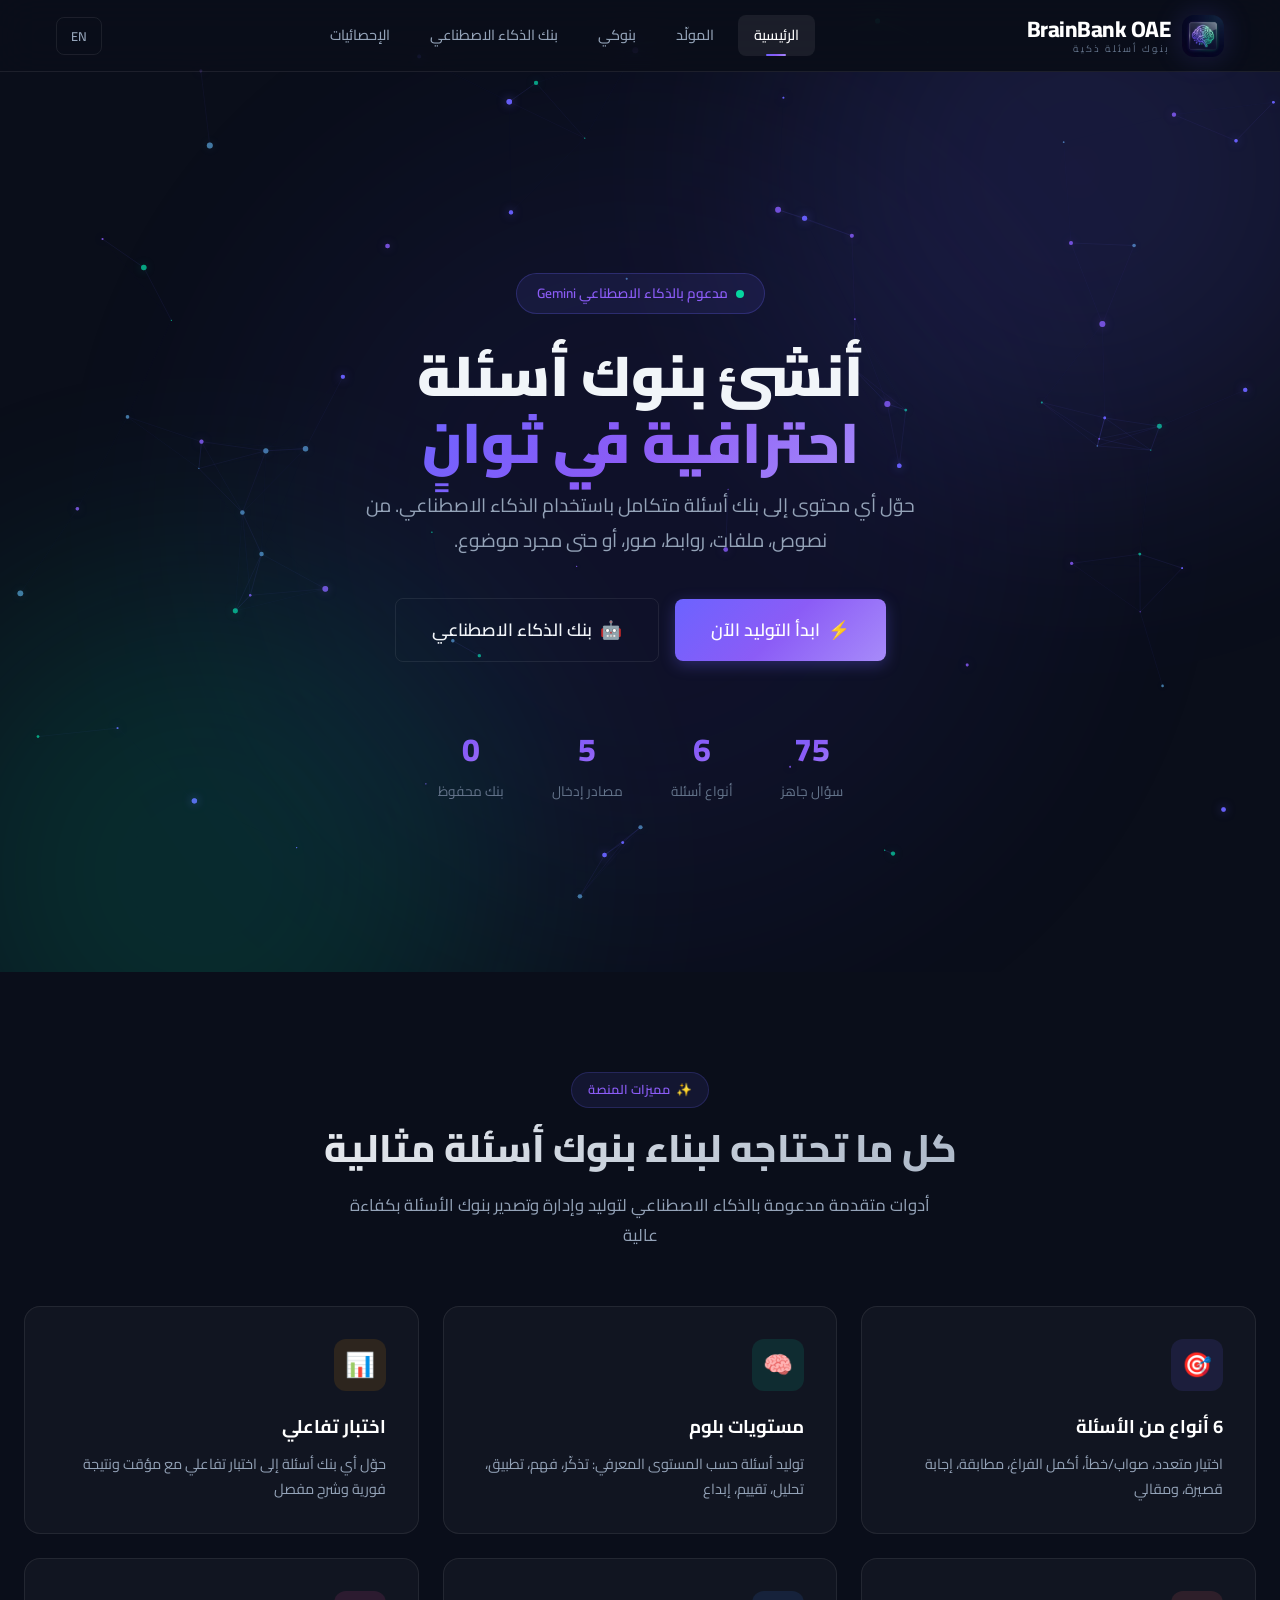
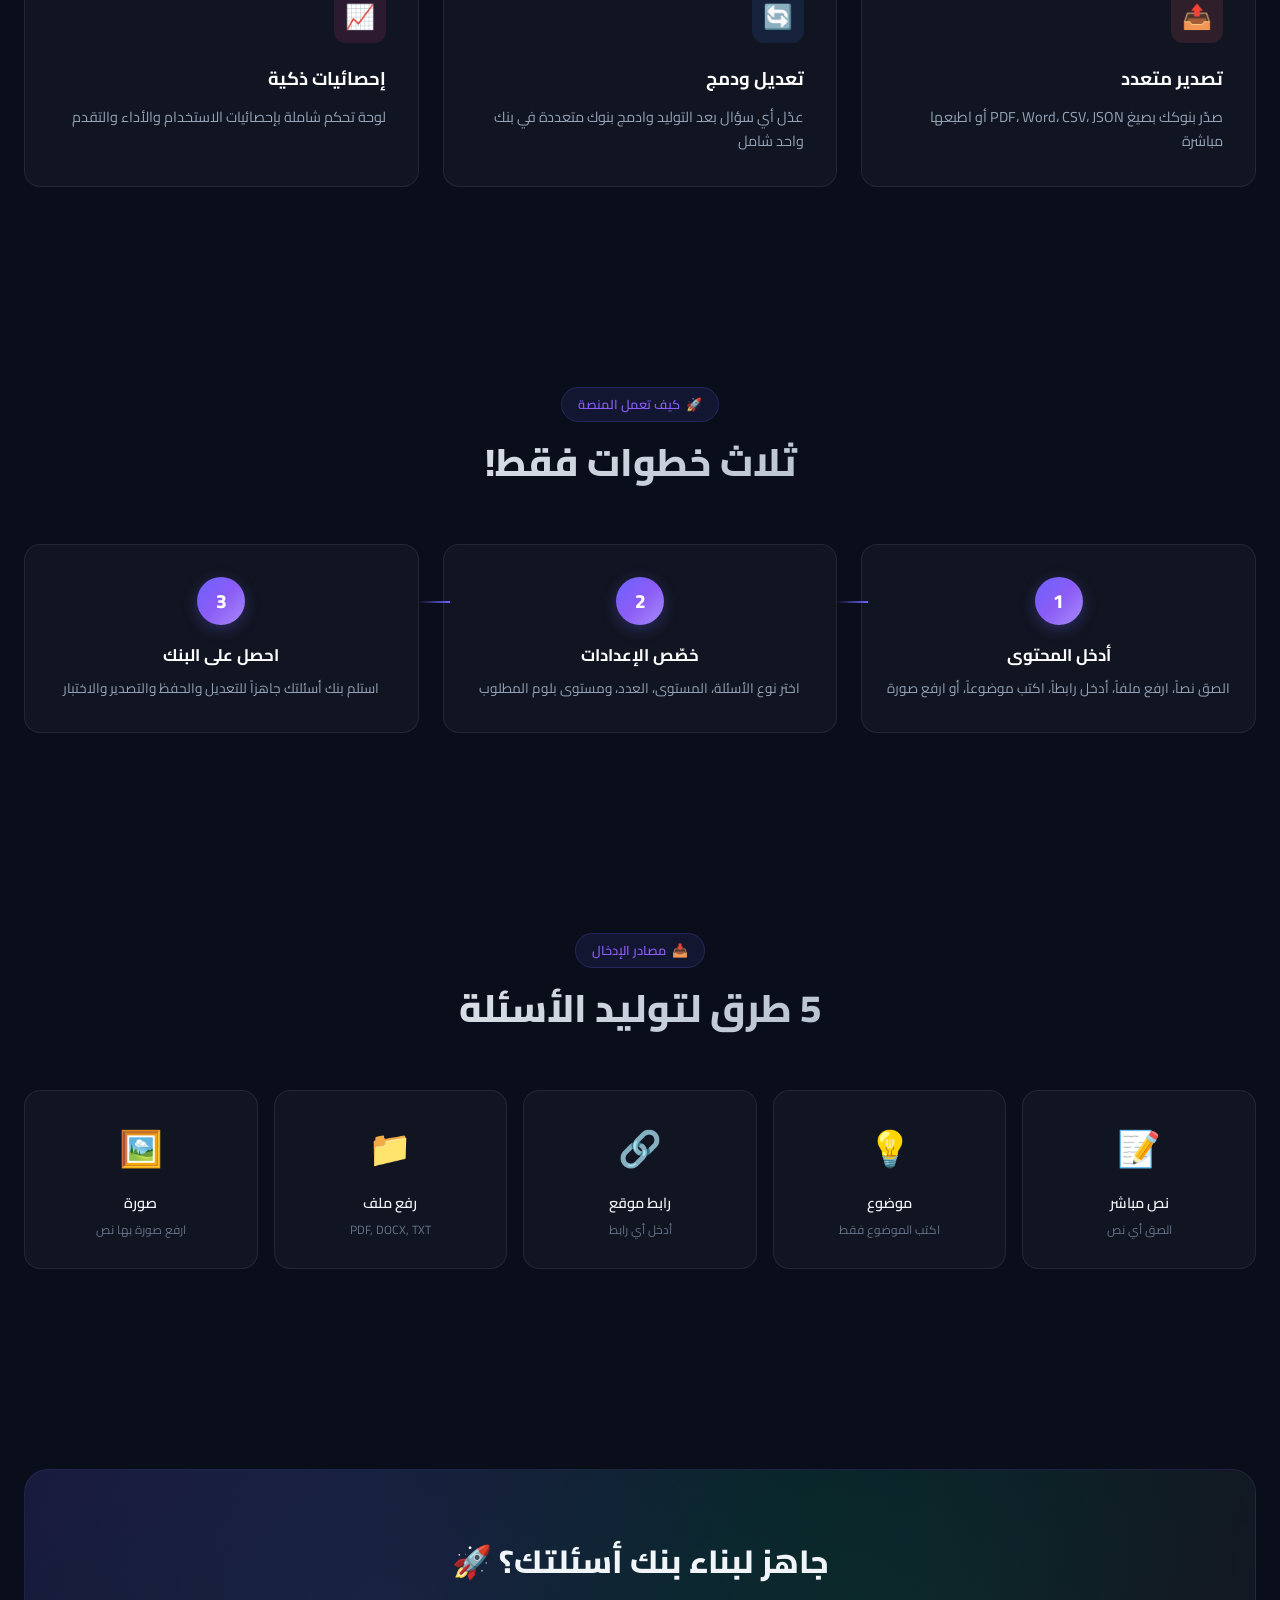
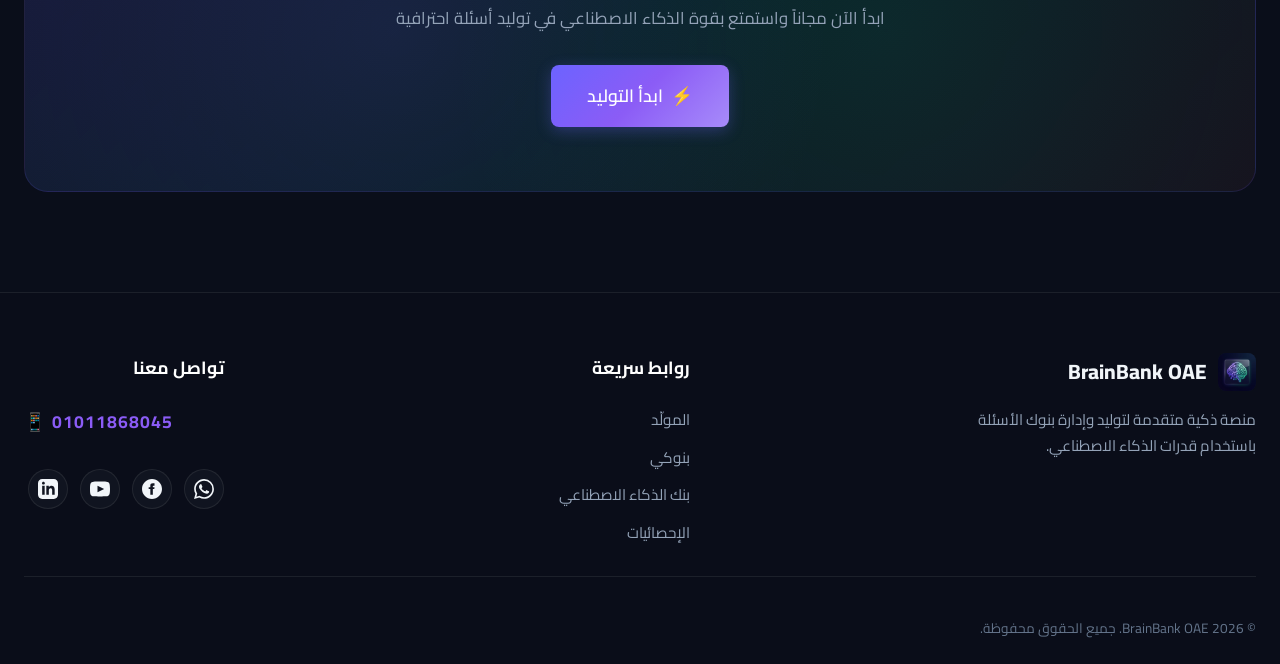
==== index.html @ 5a48ff2c "Add files via upload" ====
<!DOCTYPE html>
<html lang="ar" dir="rtl">
<head>
    <meta charset="UTF-8">
    <meta name="viewport" content="width=device-width, initial-scale=1.0">
    <title>BrainBank OAE | بنوك أسئلة بالذكاء الاصطناعي</title>
    
    <!-- Favicon & Open Graph -->
    <link rel="icon" type="image/png" href="img/logo.png">
    <meta property="og:title" content="BrainBank OAE | منصة بنوك الأسئلة الذكية">
    <meta property="og:description" content="ولّد بنوك أسئلة احترافية من أي نص، رابط، ملف أو صورة باستخدام الذكاء الاصطناعي المتقدم.">
    <meta property="og:image" content="img/logo.png">
    <meta property="og:type" content="website">
    
    <meta name="description" content="منصة متقدمة لتوليد بنوك الأسئلة وإدارتها باستخدام الذكاء الاصطناعي">
    <link rel="stylesheet" href="css/style.css">
    <style>
        /* ---- Hero Section ---- */
        .hero-section {
            min-height: 100vh;
            display: flex;
            align-items: center;
            justify-content: center;
            padding: calc(var(--navbar-h) + 40px) 0 80px;
            position: relative;
            overflow: hidden;
            pointer-events: none;
        }

        .hero-bg-glow {
            position: absolute;
            width: 600px;
            height: 600px;
            border-radius: 50%;
            filter: blur(120px);
            opacity: 0.15;
            pointer-events: none;
        }
        .hero-bg-glow.g1 { top: -200px; right: -100px; background: var(--color-primary); }
        .hero-bg-glow.g2 { bottom: -200px; left: -100px; background: var(--color-secondary); }
        .hero-bg-glow.g3 { top: 50%; left: 50%; transform: translate(-50%,-50%); background: var(--color-primary-dark); opacity: 0.08; width: 800px; height: 800px; }

        .hero-content {
            text-align: center;
            max-width: 800px;
            margin: 0 auto;
            position: relative;
            z-index: 2;
            animation: fadeSlideUp 0.8s ease;
            pointer-events: auto;
        }

        .hero-badge {
            display: inline-flex;
            align-items: center;
            gap: 8px;
            padding: 8px 20px;
            background: rgba(108, 99, 255, 0.1);
            border: 1px solid rgba(108, 99, 255, 0.25);
            border-radius: 30px;
            font-size: 0.85rem;
            font-weight: 600;
            color: var(--color-primary-light);
            margin-bottom: 28px;
            animation: fadeSlideUp 0.8s ease 0.1s both;
        }

        .hero-badge .pulse-dot {
            width: 8px;
            height: 8px;
            border-radius: 50%;
            background: var(--color-secondary);
            animation: pulse 2s infinite;
        }

        @keyframes pulse {
            0%, 100% { box-shadow: 0 0 0 0 rgba(6,214,160,0.4); }
            50% { box-shadow: 0 0 0 8px rgba(6,214,160,0); }
        }

        .hero-title {
            font-size: 3.5rem;
            font-weight: 900;
            line-height: 1.2;
            margin-bottom: 12px;
            animation: fadeSlideUp 0.8s ease 0.2s both;
        }

        .hero-title .gradient-text {
            background: var(--gradient-primary);
            -webkit-background-clip: text;
            -webkit-text-fill-color: transparent;
            background-clip: text;
        }

        .hero-title .accent-text {
            background: var(--gradient-secondary);
            -webkit-background-clip: text;
            -webkit-text-fill-color: transparent;
            background-clip: text;
        }

        .hero-subtitle {
            font-size: 1.2rem;
            color: var(--text-secondary);
            line-height: 1.8;
            margin-bottom: 40px;
            max-width: 600px;
            margin-left: auto;
            margin-right: auto;
            animation: fadeSlideUp 0.8s ease 0.3s both;
        }

        .hero-actions {
            display: flex;
            align-items: center;
            justify-content: center;
            gap: 16px;
            margin-bottom: 60px;
            animation: fadeSlideUp 0.8s ease 0.4s both;
        }

        .hero-stats {
            display: flex;
            justify-content: center;
            gap: 48px;
            animation: fadeSlideUp 0.8s ease 0.5s both;
        }

        .hero-stat {
            text-align: center;
        }

        .hero-stat-value {
            font-size: 2rem;
            font-weight: 800;
            background: var(--gradient-primary);
            -webkit-background-clip: text;
            -webkit-text-fill-color: transparent;
            background-clip: text;
        }

        .hero-stat-label {
            font-size: 0.85rem;
            color: var(--text-muted);
            margin-top: 4px;
        }

        /* ---- Features Section ---- */
        .features-section {
            padding: 100px 0;
            position: relative;
        }

        .features-grid {
            display: grid;
            grid-template-columns: repeat(3, 1fr);
            gap: 24px;
        }

        .feature-card {
            background: var(--bg-glass);
            border: 1px solid var(--border-glass);
            border-radius: var(--radius-lg);
            padding: 32px;
            transition: all var(--transition-base);
            position: relative;
            overflow: hidden;
        }

        .feature-card::before {
            content: '';
            position: absolute;
            top: 0;
            left: 0;
            right: 0;
            height: 3px;
            background: var(--gradient-primary);
            opacity: 0;
            transition: opacity var(--transition-base);
        }

        .feature-card:hover {
            transform: translateY(-6px);
            border-color: var(--border-glass-hover);
            box-shadow: var(--shadow-glow);
        }

        .feature-card:hover::before {
            opacity: 1;
        }

        .feature-card:nth-child(2):hover {
            box-shadow: var(--shadow-glow-green);
        }
        .feature-card:nth-child(2)::before {
            background: var(--gradient-secondary);
        }

        .feature-icon {
            width: 52px;
            height: 52px;
            border-radius: var(--radius-md);
            display: flex;
            align-items: center;
            justify-content: center;
            font-size: 1.5rem;
            margin-bottom: 20px;
            position: relative;
        }

        .feature-icon.purple { background: rgba(108,99,255,0.12); }
        .feature-icon.green { background: rgba(6,214,160,0.12); }
        .feature-icon.orange { background: rgba(245,158,11,0.12); }
        .feature-icon.red { background: rgba(255,107,107,0.12); }
        .feature-icon.blue { background: rgba(59,130,246,0.12); }
        .feature-icon.pink { background: rgba(236,72,153,0.12); }

        .feature-title {
            font-size: 1.15rem;
            font-weight: 700;
            margin-bottom: 10px;
            color: var(--text-white);
        }

        .feature-desc {
            font-size: 0.9rem;
            color: var(--text-secondary);
            line-height: 1.7;
        }

        /* ---- How It Works Section ---- */
        .how-section {
            padding: 100px 0;
            position: relative;
        }

        .steps-container {
            display: flex;
            gap: 24px;
            align-items: flex-start;
            position: relative;
        }

        .step-card {
            flex: 1;
            text-align: center;
            padding: 32px 24px;
            background: var(--bg-glass);
            border: 1px solid var(--border-glass);
            border-radius: var(--radius-lg);
            position: relative;
            transition: all var(--transition-base);
        }

        .step-card:hover {
            transform: translateY(-4px);
            border-color: var(--border-glass-hover);
        }

        .step-number {
            width: 48px;
            height: 48px;
            border-radius: var(--radius-full);
            background: var(--gradient-primary);
            color: white;
            font-size: 1.2rem;
            font-weight: 800;
            display: flex;
            align-items: center;
            justify-content: center;
            margin: 0 auto 16px;
            box-shadow: 0 4px 15px rgba(108, 99, 255, 0.3);
        }

        .step-connector {
            position: absolute;
            top: 56px;
            left: -32px;
            width: 32px;
            height: 2px;
            background: linear-gradient(90deg, var(--color-primary), transparent);
        }

        [dir="rtl"] .step-connector {
            left: auto;
            right: -32px;
            background: linear-gradient(-90deg, var(--color-primary), transparent);
        }

        .step-card:first-child .step-connector { display: none; }

        .step-title {
            font-size: 1.05rem;
            font-weight: 700;
            margin-bottom: 8px;
            color: var(--text-white);
        }

        .step-desc {
            font-size: 0.85rem;
            color: var(--text-secondary);
            line-height: 1.6;
        }

        /* ---- Sources Section ---- */
        .sources-section {
            padding: 100px 0;
        }

        .sources-grid {
            display: grid;
            grid-template-columns: repeat(5, 1fr);
            gap: 16px;
        }

        .source-card {
            text-align: center;
            padding: 28px 16px;
            background: var(--bg-glass);
            border: 1px solid var(--border-glass);
            border-radius: var(--radius-lg);
            transition: all var(--transition-base);
            cursor: pointer;
        }

        .source-card:hover {
            transform: translateY(-4px) scale(1.03);
            border-color: var(--border-glass-hover);
            box-shadow: var(--shadow-glow);
        }

        .source-icon {
            font-size: 2.2rem;
            margin-bottom: 12px;
            display: block;
        }

        .source-name {
            font-size: 0.9rem;
            font-weight: 600;
            color: var(--text-primary);
            margin-bottom: 4px;
        }

        .source-desc {
            font-size: 0.75rem;
            color: var(--text-muted);
        }

        /* ---- CTA Section ---- */
        .cta-section {
            padding: 100px 0;
        }

        .cta-box {
            background: var(--gradient-hero);
            border: 1px solid rgba(108,99,255,0.15);
            border-radius: var(--radius-xl);
            padding: 64px 48px;
            text-align: center;
            position: relative;
            overflow: hidden;
        }

        .cta-box::before {
            content: '';
            position: absolute;
            inset: 0;
            background: radial-gradient(circle at 30% 50%, rgba(108,99,255,0.1) 0%, transparent 50%),
                        radial-gradient(circle at 70% 50%, rgba(6,214,160,0.08) 0%, transparent 50%);
            pointer-events: none;
        }

        .cta-title {
            font-size: 2rem;
            font-weight: 800;
            margin-bottom: 16px;
            position: relative;
        }

        .cta-desc {
            font-size: 1.05rem;
            color: var(--text-secondary);
            margin-bottom: 32px;
            max-width: 500px;
            margin-left: auto;
            margin-right: auto;
            position: relative;
        }

        /* ---- Responsive ---- */
        @media (max-width: 1024px) {
            .hero-title { font-size: 2.8rem; }
            .features-grid { grid-template-columns: repeat(2, 1fr); }
            .sources-grid { grid-template-columns: repeat(3, 1fr); }
        }

        @media (max-width: 768px) {
            .hero-title { font-size: 2rem; }
            .hero-subtitle { font-size: 1rem; }
            .hero-actions { flex-direction: column; }
            .hero-stats { gap: 24px; }
            .features-grid { grid-template-columns: 1fr; }
            .steps-container { flex-direction: column; }
            .step-connector { display: none !important; }
            .sources-grid { grid-template-columns: repeat(2, 1fr); }
            .cta-box { padding: 40px 24px; }
            .cta-title { font-size: 1.5rem; }
        }

        @media (max-width: 480px) {
            .hero-title { font-size: 1.7rem; }
            .hero-stat-value { font-size: 1.5rem; }
            .sources-grid { grid-template-columns: 1fr 1fr; }
        }
    </style>
</head>
<body>

    <!-- Particle Background -->
    <canvas id="particles-canvas" class="interactive"></canvas>

    <!-- Navbar -->
    <nav class="navbar" id="main-navbar">
        <div class="container">
            <a href="index.html" class="nav-brand">
                <img src="img/logo.png" alt="BrainBank" class="nav-logo">
                <div class="brand-text">
                    <span data-ar="BrainBank OAE" data-en="BrainBank OAE">BrainBank OAE</span>
                    <small data-ar="بنوك أسئلة ذكية" data-en="Smart Question Banks">بنوك أسئلة ذكية</small>
                </div>
            </a>

            <div class="nav-links" id="navLinks">
                <a href="index.html" class="nav-link active" data-ar="الرئيسية" data-en="Home">الرئيسية</a>
                <a href="generator.html" class="nav-link" data-ar="المولّد" data-en="Generator">المولّد</a>
                <a href="my-banks.html" class="nav-link" data-ar="بنوكي" data-en="My Banks">بنوكي</a>
                <a href="ai-bank.html" class="nav-link" data-ar="بنك الذكاء الاصطناعي" data-en="AI Bank">بنك الذكاء الاصطناعي</a>
                <a href="dashboard.html" class="nav-link" data-ar="الإحصائيات" data-en="Dashboard">الإحصائيات</a>
            </div>

            <div class="nav-actions">
                <button class="lang-toggle" id="langToggle" data-ar="EN" data-en="عربي">EN</button>
                <div class="mobile-toggle" id="mobileToggle">
                    <span></span><span></span><span></span>
                </div>
            </div>
        </div>
    </nav>

    <!-- Hero Section -->
    <section class="hero-section">
        <div class="hero-bg-glow g1"></div>
        <div class="hero-bg-glow g2"></div>
        <div class="hero-bg-glow g3"></div>

        <div class="container">
            <div class="hero-content">
                <div class="hero-badge">
                    <span class="pulse-dot"></span>
                    <span data-ar="مدعوم بالذكاء الاصطناعي Gemini" data-en="Powered by Gemini AI">مدعوم بالذكاء الاصطناعي Gemini</span>
                </div>

                <h1 class="hero-title">
                    <span data-ar="أنشئ بنوك أسئلة" data-en="Create Question Banks">أنشئ بنوك أسئلة</span><br>
                    <span class="gradient-text" data-ar="احترافية في ثوانٍ" data-en="Professionally in Seconds">احترافية في ثوانٍ</span>
                </h1>

                <p class="hero-subtitle" data-ar="حوّل أي محتوى إلى بنك أسئلة متكامل باستخدام الذكاء الاصطناعي. من نصوص، ملفات، روابط، صور، أو حتى مجرد موضوع." data-en="Transform any content into a complete question bank using AI. From texts, files, URLs, images, or even just a topic.">
                    حوّل أي محتوى إلى بنك أسئلة متكامل باستخدام الذكاء الاصطناعي. من نصوص، ملفات، روابط، صور، أو حتى مجرد موضوع.
                </p>

                <div class="hero-actions">
                    <a href="generator.html" class="btn btn-primary btn-lg">
                        <span>⚡</span>
                        <span data-ar="ابدأ التوليد الآن" data-en="Start Generating">ابدأ التوليد الآن</span>
                    </a>
                    <a href="ai-bank.html" class="btn btn-outline btn-lg">
                        <span>🤖</span>
                        <span data-ar="بنك الذكاء الاصطناعي" data-en="AI Question Bank">بنك الذكاء الاصطناعي</span>
                    </a>
                </div>

                <div class="hero-stats">
                    <div class="hero-stat">
                        <div class="hero-stat-value" id="statQuestions">0</div>
                        <div class="hero-stat-label" data-ar="سؤال جاهز" data-en="Ready Questions">سؤال جاهز</div>
                    </div>
                    <div class="hero-stat">
                        <div class="hero-stat-value" id="statTypes">6</div>
                        <div class="hero-stat-label" data-ar="أنواع أسئلة" data-en="Question Types">أنواع أسئلة</div>
                    </div>
                    <div class="hero-stat">
                        <div class="hero-stat-value" id="statSources">5</div>
                        <div class="hero-stat-label" data-ar="مصادر إدخال" data-en="Input Sources">مصادر إدخال</div>
                    </div>
                    <div class="hero-stat">
                        <div class="hero-stat-value" id="statBanks">0</div>
                        <div class="hero-stat-label" data-ar="بنك محفوظ" data-en="Saved Banks">بنك محفوظ</div>
                    </div>
                </div>
            </div>
        </div>
    </section>

    <!-- Features Section -->
    <section class="features-section" id="features">
        <div class="container">
            <div class="section-header animate-on-scroll">
                <div class="section-badge">
                    <span>✨</span>
                    <span data-ar="مميزات المنصة" data-en="Platform Features">مميزات المنصة</span>
                </div>
                <h2 class="section-title" data-ar="كل ما تحتاجه لبناء بنوك أسئلة مثالية" data-en="Everything You Need for Perfect Question Banks">كل ما تحتاجه لبناء بنوك أسئلة مثالية</h2>
                <p class="section-desc" data-ar="أدوات متقدمة مدعومة بالذكاء الاصطناعي لتوليد وإدارة وتصدير بنوك الأسئلة بكفاءة عالية" data-en="Advanced AI-powered tools for generating, managing, and exporting question banks efficiently">أدوات متقدمة مدعومة بالذكاء الاصطناعي لتوليد وإدارة وتصدير بنوك الأسئلة بكفاءة عالية</p>
            </div>

            <div class="features-grid">
                <div class="feature-card animate-on-scroll">
                    <div class="feature-icon purple">🎯</div>
                    <h3 class="feature-title" data-ar="6 أنواع من الأسئلة" data-en="6 Question Types">6 أنواع من الأسئلة</h3>
                    <p class="feature-desc" data-ar="اختيار متعدد، صواب/خطأ، أكمل الفراغ، مطابقة، إجابة قصيرة، ومقالي" data-en="MCQ, True/False, Fill-blank, Matching, Short Answer & Essay">اختيار متعدد، صواب/خطأ، أكمل الفراغ، مطابقة، إجابة قصيرة، ومقالي</p>
                </div>

                <div class="feature-card animate-on-scroll">
                    <div class="feature-icon green">🧠</div>
                    <h3 class="feature-title" data-ar="مستويات بلوم" data-en="Bloom's Taxonomy">مستويات بلوم</h3>
                    <p class="feature-desc" data-ar="توليد أسئلة حسب المستوى المعرفي: تذكّر، فهم، تطبيق، تحليل، تقييم، إبداع" data-en="Generate by cognitive level: Remember, Understand, Apply, Analyze, Evaluate, Create">توليد أسئلة حسب المستوى المعرفي: تذكّر، فهم، تطبيق، تحليل، تقييم، إبداع</p>
                </div>

                <div class="feature-card animate-on-scroll">
                    <div class="feature-icon orange">📊</div>
                    <h3 class="feature-title" data-ar="اختبار تفاعلي" data-en="Interactive Quiz">اختبار تفاعلي</h3>
                    <p class="feature-desc" data-ar="حوّل أي بنك أسئلة إلى اختبار تفاعلي مع مؤقت ونتيجة فورية وشرح مفصل" data-en="Turn any bank into an interactive quiz with timer, scores & explanations">حوّل أي بنك أسئلة إلى اختبار تفاعلي مع مؤقت ونتيجة فورية وشرح مفصل</p>
                </div>

                <div class="feature-card animate-on-scroll">
                    <div class="feature-icon red">📤</div>
                    <h3 class="feature-title" data-ar="تصدير متعدد" data-en="Multi-format Export">تصدير متعدد</h3>
                    <p class="feature-desc" data-ar="صدّر بنوكك بصيغ PDF، Word، CSV، JSON أو اطبعها مباشرة" data-en="Export as PDF, Word, CSV, JSON or print directly">صدّر بنوكك بصيغ PDF، Word، CSV، JSON أو اطبعها مباشرة</p>
                </div>

                <div class="feature-card animate-on-scroll">
                    <div class="feature-icon blue">🔄</div>
                    <h3 class="feature-title" data-ar="تعديل ودمج" data-en="Edit & Merge">تعديل ودمج</h3>
                    <p class="feature-desc" data-ar="عدّل أي سؤال بعد التوليد وادمج بنوك متعددة في بنك واحد شامل" data-en="Edit questions post-generation and merge multiple banks into one">عدّل أي سؤال بعد التوليد وادمج بنوك متعددة في بنك واحد شامل</p>
                </div>

                <div class="feature-card animate-on-scroll">
                    <div class="feature-icon pink">📈</div>
                    <h3 class="feature-title" data-ar="إحصائيات ذكية" data-en="Smart Analytics">إحصائيات ذكية</h3>
                    <p class="feature-desc" data-ar="لوحة تحكم شاملة بإحصائيات الاستخدام والأداء والتقدم" data-en="Comprehensive dashboard with usage, performance & progress stats">لوحة تحكم شاملة بإحصائيات الاستخدام والأداء والتقدم</p>
                </div>
            </div>
        </div>
    </section>

    <!-- How It Works -->
    <section class="how-section" id="how-it-works">
        <div class="container">
            <div class="section-header animate-on-scroll">
                <div class="section-badge">
                    <span>🚀</span>
                    <span data-ar="كيف تعمل المنصة" data-en="How It Works">كيف تعمل المنصة</span>
                </div>
                <h2 class="section-title" data-ar="ثلاث خطوات فقط!" data-en="Just Three Steps!">ثلاث خطوات فقط!</h2>
            </div>

            <div class="steps-container">
                <div class="step-card animate-on-scroll">
                    <div class="step-connector"></div>
                    <div class="step-number">1</div>
                    <h3 class="step-title" data-ar="أدخل المحتوى" data-en="Input Content">أدخل المحتوى</h3>
                    <p class="step-desc" data-ar="الصق نصاً، ارفع ملفاً، أدخل رابطاً، اكتب موضوعاً، أو ارفع صورة" data-en="Paste text, upload file, enter URL, type topic, or upload image">الصق نصاً، ارفع ملفاً، أدخل رابطاً، اكتب موضوعاً، أو ارفع صورة</p>
                </div>
                <div class="step-card animate-on-scroll">
                    <div class="step-connector"></div>
                    <div class="step-number">2</div>
                    <h3 class="step-title" data-ar="خصّص الإعدادات" data-en="Customize Settings">خصّص الإعدادات</h3>
                    <p class="step-desc" data-ar="اختر نوع الأسئلة، المستوى، العدد، ومستوى بلوم المطلوب" data-en="Choose question type, difficulty, count, and Bloom's level">اختر نوع الأسئلة، المستوى، العدد، ومستوى بلوم المطلوب</p>
                </div>
                <div class="step-card animate-on-scroll">
                    <div class="step-connector"></div>
                    <div class="step-number">3</div>
                    <h3 class="step-title" data-ar="احصل على البنك" data-en="Get Your Bank">احصل على البنك</h3>
                    <p class="step-desc" data-ar="استلم بنك أسئلتك جاهزاً للتعديل والحفظ والتصدير والاختبار" data-en="Receive your bank ready to edit, save, export & test">استلم بنك أسئلتك جاهزاً للتعديل والحفظ والتصدير والاختبار</p>
                </div>
            </div>
        </div>
    </section>

    <!-- Input Sources Section -->
    <section class="sources-section" id="sources">
        <div class="container">
            <div class="section-header animate-on-scroll">
                <div class="section-badge">
                    <span>📥</span>
                    <span data-ar="مصادر الإدخال" data-en="Input Sources">مصادر الإدخال</span>
                </div>
                <h2 class="section-title" data-ar="5 طرق لتوليد الأسئلة" data-en="5 Ways to Generate Questions">5 طرق لتوليد الأسئلة</h2>
            </div>

            <div class="sources-grid">
                <a href="generator.html?tab=text" class="source-card animate-on-scroll">
                    <span class="source-icon">📝</span>
                    <div class="source-name" data-ar="نص مباشر" data-en="Direct Text">نص مباشر</div>
                    <div class="source-desc" data-ar="الصق أي نص" data-en="Paste any text">الصق أي نص</div>
                </a>
                <a href="generator.html?tab=topic" class="source-card animate-on-scroll">
                    <span class="source-icon">💡</span>
                    <div class="source-name" data-ar="موضوع" data-en="Topic">موضوع</div>
                    <div class="source-desc" data-ar="اكتب الموضوع فقط" data-en="Just type the topic">اكتب الموضوع فقط</div>
                </a>
                <a href="generator.html?tab=url" class="source-card animate-on-scroll">
                    <span class="source-icon">🔗</span>
                    <div class="source-name" data-ar="رابط موقع" data-en="Website URL">رابط موقع</div>
                    <div class="source-desc" data-ar="أدخل أي رابط" data-en="Enter any URL">أدخل أي رابط</div>
                </a>
                <a href="generator.html?tab=file" class="source-card animate-on-scroll">
                    <span class="source-icon">📁</span>
                    <div class="source-name" data-ar="رفع ملف" data-en="Upload File">رفع ملف</div>
                    <div class="source-desc" data-ar="PDF, DOCX, TXT" data-en="PDF, DOCX, TXT">PDF, DOCX, TXT</div>
                </a>
                <a href="generator.html?tab=image" class="source-card animate-on-scroll">
                    <span class="source-icon">🖼️</span>
                    <div class="source-name" data-ar="صورة" data-en="Image">صورة</div>
                    <div class="source-desc" data-ar="ارفع صورة بها نص" data-en="Upload text image">ارفع صورة بها نص</div>
                </a>
            </div>
        </div>
    </section>

    <!-- CTA Section -->
    <section class="cta-section">
        <div class="container">
            <div class="cta-box animate-on-scroll">
                <h2 class="cta-title" data-ar="جاهز لبناء بنك أسئلتك؟ 🚀" data-en="Ready to Build Your Question Bank? 🚀">جاهز لبناء بنك أسئلتك؟ 🚀</h2>
                <p class="cta-desc" data-ar="ابدأ الآن مجاناً واستمتع بقوة الذكاء الاصطناعي في توليد أسئلة احترافية" data-en="Start free now and harness AI power for professional question generation">ابدأ الآن مجاناً واستمتع بقوة الذكاء الاصطناعي في توليد أسئلة احترافية</p>
                <a href="generator.html" class="btn btn-primary btn-lg" style="position:relative;">
                    <span>⚡</span>
                    <span data-ar="ابدأ التوليد" data-en="Start Generating">ابدأ التوليد</span>
                </a>
            </div>
        </div>
    </section>

    <!-- Footer -->
    <footer class="footer">
        <div class="container">
            <div class="footer-top">
                <div class="footer-section">
                    <div class="footer-brand">
                        <img src="img/logo.png" alt="BrainBank OAE" class="footer-logo">
                        <span>BrainBank OAE</span>
                    </div>
                    <p class="footer-desc" data-ar="منصة ذكية متقدمة لتوليد وإدارة بنوك الأسئلة باستخدام قدرات الذكاء الاصطناعي." data-en="Advanced smart platform for generating and managing question banks using AI capabilities.">منصة ذكية متقدمة لتوليد وإدارة بنوك الأسئلة باستخدام قدرات الذكاء الاصطناعي.</p>
                </div>
                <div class="footer-section">
                    <h4 data-ar="روابط سريعة" data-en="Quick Links">روابط سريعة</h4>
                    <div class="footer-links">
                        <a href="generator.html" class="footer-link" data-ar="المولّد" data-en="Generator">المولّد</a>
                        <a href="my-banks.html" class="footer-link" data-ar="بنوكي" data-en="My Banks">بنوكي</a>
                        <a href="ai-bank.html" class="footer-link" data-ar="بنك الذكاء الاصطناعي" data-en="AI Bank">بنك الذكاء الاصطناعي</a>
                        <a href="dashboard.html" class="footer-link" data-ar="الإحصائيات" data-en="Dashboard">الإحصائيات</a>
                    </div>
                </div>
                <div class="footer-section">
                    <h4 data-ar="تواصل معنا" data-en="Contact Us">تواصل معنا</h4>
                    <a href="https://wa.me/201011868045" class="contact-number" dir="ltr" target="_blank">📱 01011868045</a>
                    <div class="social-icons">
                        <a href="https://wa.me/201011868045" target="_blank" class="social-icon" title="WhatsApp"><svg viewBox="0 0 24 24"><path d="M17.472 14.382c-.297-.149-1.758-.867-2.03-.967-.273-.099-.471-.148-.67.15-.197.297-.767.966-.94 1.164-.173.199-.347.223-.644.075-.297-.15-1.255-.463-2.39-1.475-.883-.788-1.48-1.761-1.653-2.059-.173-.297-.018-.458.13-.606.134-.133.298-.347.446-.52.149-.174.198-.298.298-.497.099-.198.05-.371-.025-.52-.075-.149-.669-1.612-.916-2.207-.242-.579-.487-.5-.669-.51a12.8 12.8 0 0 0-.57-.01c-.198 0-.52.074-.792.372-.272.297-1.04 1.016-1.04 2.479 0 1.462 1.065 2.875 1.213 3.074.149.198 2.096 3.2 5.077 4.487.709.306 1.262.489 1.694.625.712.227 1.36.195 1.871.118.571-.085 1.758-.719 2.006-1.413.248-.694.248-1.289.173-1.413-.074-.124-.272-.198-.57-.347m-5.421 7.403h-.004a9.87 9.87 0 0 1-5.031-1.378l-.361-.214-3.741.982.998-3.648-.235-.374a9.86 9.86 0 0 1-1.51-5.26c.001-5.45 4.436-9.884 9.888-9.884 2.64 0 5.122 1.03 6.988 2.898a9.825 9.825 0 0 1 2.893 6.994c-.003 5.45-4.437 9.884-9.885 9.884m8.413-18.297A11.815 11.815 0 0 0 12.05 0C5.495 0 .16 5.335.157 11.892c0 2.096.547 4.142 1.588 5.945L.057 24l6.305-1.654a11.882 11.882 0 0 0 5.683 1.448h.005c6.554 0 11.89-5.335 11.893-11.893a11.821 11.821 0 0 0-3.48-8.413Z"/></svg></a>
                        <a href="https://www.facebook.com/share/1HMxedGmGJ/" target="_blank" class="social-icon" title="Facebook"><svg viewBox="0 0 24 24"><path d="M12 0c-6.627 0-12 5.373-12 12s5.373 12 12 12 12-5.373 12-12-5.373-12-12-12zm3 8h-1.35c-.538 0-.65.221-.65.778v1.222h2l-.209 2h-1.791v7h-3v-7h-2v-2h2v-2.308c0-1.769.931-2.692 3.029-2.692h1.971v3z"/></svg></a>
                        <a href="https://youtube.com/@osospiracy5468?si=_SKB4Z-yZtEt14L-" target="_blank" class="social-icon" title="YouTube"><svg viewBox="0 0 24 24"><path d="M19.615 3.184c-3.604-.246-11.631-.245-15.23 0-3.897.266-4.356 2.62-4.385 8.816.029 6.185.484 8.549 4.385 8.816 3.6.245 11.626.246 15.23 0 3.897-.266 4.356-2.62 4.385-8.816-.029-6.185-.484-8.549-4.385-8.816zm-10.615 12.816v-8l8 3.993-8 4.007z"/></svg></a>
                        <a href="https://www.linkedin.com/in/osama-almashad-9324b3340?utm_source=share&utm_campaign=share_via&utm_content=profile&utm_medium=android_app" target="_blank" class="social-icon" title="LinkedIn"><svg viewBox="0 0 24 24"><path d="M19 0h-14c-2.761 0-5 2.239-5 5v14c0 2.761 2.239 5 5 5h14c2.762 0 5-2.239 5-5v-14c0-2.761-2.238-5-5-5zm-11 19h-3v-11h3v11zm-1.5-12.268c-.966 0-1.75-.79-1.75-1.764s.784-1.764 1.75-1.764 1.75.79 1.75 1.764-.783 1.764-1.75 1.764zm13.5 12.268h-3v-5.604c0-3.368-4-3.113-4 0v5.604h-3v-11h3v1.765c1.396-2.586 7-2.777 7 2.476v6.759z"/></svg></a>
                    </div>
                </div>
            </div>
            <div class="footer-bottom">
                <div class="footer-copy" data-ar="© 2026 BrainBank OAE. جميع الحقوق محفوظة." data-en="© 2026 BrainBank OAE. All rights reserved.">© 2026 BrainBank OAE. جميع الحقوق محفوظة.</div>
            </div>
        </div>
    </footer>

    <!-- Scripts -->
    <script src="config.js"></script>
    <script src="js/storage.js"></script>
    <script src="js/app.js"></script>
    <script src="js/particles.js"></script>
    <script>
        // Initialize particles
        const ps = new ParticleSystem('particles-canvas');

        // Animate stats
        window.addEventListener('load', () => {
            const stats = StorageManager.getStats();
            const banks = StorageManager.getAllBanks();
            const totalQuestions = banks.reduce((sum, b) => sum + (b.questions ? b.questions.length : 0), 0) + 140;

            App.animateCounter(document.getElementById('statQuestions'), totalQuestions);
            App.animateCounter(document.getElementById('statBanks'), banks.length);
        });
    </script>
</body>
</html>
---- css/style.css ----
/* ============================================
   BrainBank OAE - Design System & Global Styles
   ============================================ */

@import url('https://fonts.googleapis.com/css2?family=Cairo:wght@300;400;500;600;700;800;900&family=Inter:wght@300;400;500;600;700;800;900&display=swap');

/* ---- CSS Variables ---- */
:root {
    --bg-primary: #0a0e1a;
    --bg-secondary: #111827;
    --bg-tertiary: #1a1f35;
    --bg-card: rgba(17, 24, 39, 0.7);
    --bg-glass: rgba(255, 255, 255, 0.03);
    --bg-glass-hover: rgba(255, 255, 255, 0.07);
    --border-glass: rgba(255, 255, 255, 0.08);
    --border-glass-hover: rgba(108, 99, 255, 0.3);

    --color-primary: #6C63FF;
    --color-primary-light: #8B5CF6;
    --color-primary-dark: #4F46E5;
    --color-secondary: #06D6A0;
    --color-secondary-dark: #05B384;
    --color-accent: #FF6B6B;
    --color-accent-orange: #F59E0B;
    --color-info: #3B82F6;

    --gradient-primary: linear-gradient(135deg, #6C63FF 0%, #8B5CF6 50%, #A78BFA 100%);
    --gradient-secondary: linear-gradient(135deg, #06D6A0 0%, #34D399 100%);
    --gradient-accent: linear-gradient(135deg, #FF6B6B 0%, #F472B6 100%);
    --gradient-hero: linear-gradient(135deg, rgba(108,99,255,0.15) 0%, rgba(6,214,160,0.08) 50%, rgba(255,107,107,0.05) 100%);
    --gradient-card: linear-gradient(145deg, rgba(108,99,255,0.05) 0%, rgba(6,214,160,0.03) 100%);

    --text-primary: #F1F5F9;
    --text-secondary: #94A3B8;
    --text-muted: #64748B;
    --text-white: #FFFFFF;

    --shadow-sm: 0 2px 8px rgba(0,0,0,0.3);
    --shadow-md: 0 4px 20px rgba(0,0,0,0.4);
    --shadow-lg: 0 8px 40px rgba(0,0,0,0.5);
    --shadow-glow: 0 0 30px rgba(108,99,255,0.2);
    --shadow-glow-green: 0 0 30px rgba(6,214,160,0.2);

    --radius-sm: 8px;
    --radius-md: 12px;
    --radius-lg: 16px;
    --radius-xl: 24px;
    --radius-full: 50%;

    --transition-fast: 0.2s ease;
    --transition-base: 0.3s ease;
    --transition-slow: 0.5s ease;
    --transition-spring: 0.4s cubic-bezier(0.34, 1.56, 0.64, 1);

    --font-ar: 'Cairo', sans-serif;
    --font-en: 'Inter', sans-serif;
    --font-main: var(--font-ar);

    --navbar-h: 72px;
    --container-w: 1280px;
    --container-narrow: 960px;
}

[lang="en"] {
    --font-main: var(--font-en);
}

/* ---- Reset & Base ---- */
*, *::before, *::after {
    margin: 0;
    padding: 0;
    box-sizing: border-box;
}

html {
    scroll-behavior: smooth;
    font-size: 16px;
}

body {
    font-family: var(--font-main);
    background: var(--bg-primary);
    color: var(--text-primary);
    line-height: 1.7;
    overflow-x: hidden;
    min-height: 100vh;
}

a {
    text-decoration: none;
    color: inherit;
    transition: color var(--transition-fast);
}

ul, ol { list-style: none; }

img {
    max-width: 100%;
    height: auto;
    display: block;
}

button, input, textarea, select {
    font-family: inherit;
    font-size: inherit;
    border: none;
    outline: none;
    background: none;
    color: inherit;
}

button { cursor: pointer; }

::selection {
    background: rgba(108, 99, 255, 0.3);
    color: var(--text-white);
}

::-webkit-scrollbar {
    width: 8px;
}
::-webkit-scrollbar-track {
    background: var(--bg-primary);
}
::-webkit-scrollbar-thumb {
    background: var(--color-primary);
    border-radius: 4px;
}
::-webkit-scrollbar-thumb:hover {
    background: var(--color-primary-light);
}

/* ---- Layout ---- */
.container {
    width: 100%;
    max-width: var(--container-w);
    margin: 0 auto;
    padding: 0 24px;
}

.container-narrow {
    max-width: var(--container-narrow);
}

.page-content {
    min-height: calc(100vh - var(--navbar-h));
    padding-top: calc(var(--navbar-h) + 32px);
    padding-bottom: 80px;
}

/* ---- Navbar ---- */
.navbar {
    position: fixed;
    top: 0;
    left: 0;
    right: 0;
    height: var(--navbar-h);
    z-index: 1000;
    display: flex;
    align-items: center;
    padding: 0 32px;
    background: rgba(10, 14, 26, 0.6);
    backdrop-filter: blur(20px);
    -webkit-backdrop-filter: blur(20px);
    border-bottom: 1px solid var(--border-glass);
    transition: all var(--transition-base);
}

.navbar.scrolled {
    background: rgba(10, 14, 26, 0.95);
    box-shadow: var(--shadow-md);
    border-bottom-color: rgba(108, 99, 255, 0.1);
}

.navbar .container {
    display: flex;
    align-items: center;
    justify-content: space-between;
    width: 100%;
    max-width: var(--container-w);
}

.nav-brand {
    display: flex;
    align-items: center;
    gap: 12px;
    font-size: 1.4rem;
    font-weight: 800;
    color: var(--text-white);
    letter-spacing: -0.5px;
}

.nav-logo {
    width: 42px;
    height: 42px;
    border-radius: var(--radius-md);
    object-fit: contain;
    box-shadow: var(--shadow-glow);
    display: block;
    background: var(--bg-secondary);
}

.brand-text {
    display: flex;
    flex-direction: column;
    line-height: 1.2;
}

.brand-text small {
    font-size: 0.6rem;
    font-weight: 400;
    color: var(--text-muted);
    letter-spacing: 2px;
    text-transform: uppercase;
}

.nav-links {
    display: flex;
    align-items: center;
    gap: 8px;
}

.nav-link {
    padding: 8px 16px;
    border-radius: var(--radius-sm);
    font-size: 0.9rem;
    font-weight: 500;
    color: var(--text-secondary);
    transition: all var(--transition-base);
    position: relative;
    white-space: nowrap;
}

.nav-link:hover,
.nav-link.active {
    color: var(--text-white);
    background: var(--bg-glass-hover);
}

.nav-link.active::after {
    content: '';
    position: absolute;
    bottom: 0;
    left: 50%;
    transform: translateX(-50%);
    width: 20px;
    height: 2px;
    background: var(--gradient-primary);
    border-radius: 2px;
}

.nav-actions {
    display: flex;
    align-items: center;
    gap: 8px;
}

.lang-toggle {
    padding: 6px 14px;
    border-radius: var(--radius-sm);
    font-size: 0.8rem;
    font-weight: 600;
    color: var(--text-secondary);
    border: 1px solid var(--border-glass);
    transition: all var(--transition-base);
    cursor: pointer;
}

.lang-toggle:hover {
    border-color: var(--color-primary);
    color: var(--color-primary);
}

.mobile-toggle {
    display: none;
    flex-direction: column;
    gap: 5px;
    cursor: pointer;
    padding: 4px;
}

.mobile-toggle span {
    width: 24px;
    height: 2px;
    background: var(--text-secondary);
    border-radius: 2px;
    transition: all var(--transition-base);
}

.mobile-toggle.active span:nth-child(1) {
    transform: rotate(45deg) translate(5px, 5px);
}
.mobile-toggle.active span:nth-child(2) {
    opacity: 0;
}
.mobile-toggle.active span:nth-child(3) {
    transform: rotate(-45deg) translate(5px, -5px);
}

/* ---- Buttons ---- */
.btn {
    display: inline-flex;
    align-items: center;
    justify-content: center;
    gap: 8px;
    padding: 12px 28px;
    border-radius: var(--radius-sm);
    font-weight: 600;
    font-size: 0.95rem;
    transition: all var(--transition-base);
    position: relative;
    overflow: hidden;
    white-space: nowrap;
    cursor: pointer;
}

.btn::before {
    content: '';
    position: absolute;
    inset: 0;
    background: linear-gradient(135deg, transparent 40%, rgba(255,255,255,0.1) 50%, transparent 60%);
    transform: translateX(-100%);
    transition: transform 0.6s ease;
}

.btn:hover::before {
    transform: translateX(100%);
}

.btn-primary {
    background: var(--gradient-primary);
    color: white;
    box-shadow: 0 4px 15px rgba(108, 99, 255, 0.3);
}

.btn-primary:hover {
    transform: translateY(-2px);
    box-shadow: 0 8px 25px rgba(108, 99, 255, 0.4);
}

.btn-secondary {
    background: var(--gradient-secondary);
    color: var(--bg-primary);
    box-shadow: 0 4px 15px rgba(6, 214, 160, 0.3);
}

.btn-secondary:hover {
    transform: translateY(-2px);
    box-shadow: 0 8px 25px rgba(6, 214, 160, 0.4);
}

.btn-outline {
    background: transparent;
    color: var(--text-primary);
    border: 1px solid var(--border-glass);
}

.btn-outline:hover {
    border-color: var(--color-primary);
    background: rgba(108, 99, 255, 0.1);
    color: var(--color-primary);
}

.btn-danger {
    background: var(--gradient-accent);
    color: white;
}

.btn-danger:hover {
    transform: translateY(-2px);
    box-shadow: 0 8px 25px rgba(255, 107, 107, 0.4);
}

.btn-ghost {
    background: transparent;
    color: var(--color-primary);
    padding: 8px 16px;
}

.btn-ghost:hover {
    background: rgba(108, 99, 255, 0.1);
}

.btn-sm {
    padding: 8px 16px;
    font-size: 0.85rem;
}

.btn-lg {
    padding: 16px 36px;
    font-size: 1.1rem;
}

.btn-icon {
    width: 40px;
    height: 40px;
    padding: 0;
    border-radius: var(--radius-sm);
    font-size: 1.1rem;
}

.btn:disabled {
    opacity: 0.5;
    cursor: not-allowed;
    transform: none !important;
}

/* ---- Cards ---- */
.glass-card {
    background: var(--bg-glass);
    border: 1px solid var(--border-glass);
    border-radius: var(--radius-lg);
    padding: 28px;
    backdrop-filter: blur(10px);
    -webkit-backdrop-filter: blur(10px);
    transition: all var(--transition-base);
}

.glass-card:hover {
    background: var(--bg-glass-hover);
    border-color: var(--border-glass-hover);
    box-shadow: var(--shadow-glow);
    transform: translateY(-4px);
}

.glass-card-static {
    background: var(--bg-glass);
    border: 1px solid var(--border-glass);
    border-radius: var(--radius-lg);
    padding: 28px;
    backdrop-filter: blur(10px);
}

/* ---- Form Elements ---- */
.form-group {
    margin-bottom: 20px;
}

.form-label {
    display: block;
    font-size: 0.9rem;
    font-weight: 600;
    color: var(--text-secondary);
    margin-bottom: 8px;
}

.form-input,
.form-textarea,
.form-select {
    width: 100%;
    padding: 12px 16px;
    background: var(--bg-glass);
    border: 1px solid var(--border-glass);
    border-radius: var(--radius-sm);
    color: var(--text-primary);
    font-size: 0.95rem;
    transition: all var(--transition-base);
}

.form-input:focus,
.form-textarea:focus,
.form-select:focus {
    border-color: var(--color-primary);
    box-shadow: 0 0 0 3px rgba(108, 99, 255, 0.15);
    background: rgba(108, 99, 255, 0.05);
}

.form-textarea {
    min-height: 140px;
    resize: vertical;
    line-height: 1.6;
}

.form-select {
    cursor: pointer;
    appearance: none;
    background-image: url("data:image/svg+xml,%3Csvg xmlns='http://www.w3.org/2000/svg' width='12' height='12' fill='%2394A3B8' viewBox='0 0 16 16'%3E%3Cpath d='M8 12L2 6h12z'/%3E%3C/svg%3E");
    background-repeat: no-repeat;
    background-position: left 16px center;
    padding-left: 40px;
}

[dir="ltr"] .form-select {
    background-position: right 16px center;
    padding-left: 16px;
    padding-right: 40px;
}

.form-select option {
    background: var(--bg-secondary);
    color: var(--text-primary);
}

/* ---- Tabs ---- */
.tabs {
    display: flex;
    gap: 4px;
    background: var(--bg-glass);
    border: 1px solid var(--border-glass);
    border-radius: var(--radius-md);
    padding: 4px;
    overflow-x: auto;
}

.tab {
    flex: 1;
    display: flex;
    align-items: center;
    justify-content: center;
    gap: 8px;
    padding: 12px 20px;
    border-radius: var(--radius-sm);
    font-size: 0.9rem;
    font-weight: 500;
    color: var(--text-secondary);
    cursor: pointer;
    transition: all var(--transition-base);
    white-space: nowrap;
    min-width: fit-content;
}

.tab:hover {
    color: var(--text-primary);
    background: rgba(108, 99, 255, 0.1);
}

.tab.active {
    background: var(--gradient-primary);
    color: white;
    box-shadow: 0 2px 10px rgba(108, 99, 255, 0.3);
}

.tab-icon {
    font-size: 1.2rem;
}

.tab-content {
    display: none;
    animation: fadeSlideUp 0.4s ease;
}

.tab-content.active {
    display: block;
}

/* ---- Tags / Badges ---- */
.badge {
    display: inline-flex;
    align-items: center;
    gap: 4px;
    padding: 4px 12px;
    border-radius: 20px;
    font-size: 0.75rem;
    font-weight: 600;
    white-space: nowrap;
}

.badge-primary {
    background: rgba(108, 99, 255, 0.15);
    color: var(--color-primary-light);
    border: 1px solid rgba(108, 99, 255, 0.2);
}

.badge-success {
    background: rgba(6, 214, 160, 0.15);
    color: var(--color-secondary);
    border: 1px solid rgba(6, 214, 160, 0.2);
}

.badge-danger {
    background: rgba(255, 107, 107, 0.15);
    color: var(--color-accent);
    border: 1px solid rgba(255, 107, 107, 0.2);
}

.badge-warning {
    background: rgba(245, 158, 11, 0.15);
    color: var(--color-accent-orange);
    border: 1px solid rgba(245, 158, 11, 0.2);
}

.badge-info {
    background: rgba(59, 130, 246, 0.15);
    color: var(--color-info);
    border: 1px solid rgba(59, 130, 246, 0.2);
}

/* ---- Progress Bar ---- */
.progress-bar {
    width: 100%;
    height: 8px;
    background: var(--bg-tertiary);
    border-radius: 4px;
    overflow: hidden;
}

.progress-fill {
    height: 100%;
    border-radius: 4px;
    background: var(--gradient-primary);
    transition: width 1s ease;
    position: relative;
}

.progress-fill::after {
    content: '';
    position: absolute;
    inset: 0;
    background: linear-gradient(90deg, transparent 0%, rgba(255,255,255,0.3) 50%, transparent 100%);
    animation: progressShine 2s infinite;
}

@keyframes progressShine {
    0% { transform: translateX(-100%); }
    100% { transform: translateX(100%); }
}

/* ---- Section Headers ---- */
.section-header {
    text-align: center;
    margin-bottom: 56px;
}

.section-badge {
    display: inline-flex;
    align-items: center;
    gap: 6px;
    padding: 6px 16px;
    background: rgba(108, 99, 255, 0.1);
    border: 1px solid rgba(108, 99, 255, 0.2);
    border-radius: 20px;
    font-size: 0.8rem;
    font-weight: 600;
    color: var(--color-primary-light);
    margin-bottom: 16px;
}

.section-title {
    font-size: 2.4rem;
    font-weight: 800;
    line-height: 1.3;
    margin-bottom: 16px;
    background: linear-gradient(135deg, var(--text-white) 0%, var(--text-secondary) 100%);
    -webkit-background-clip: text;
    -webkit-text-fill-color: transparent;
    background-clip: text;
}

.section-desc {
    font-size: 1.05rem;
    color: var(--text-secondary);
    max-width: 600px;
    margin: 0 auto;
    line-height: 1.8;
}

/* ---- Page Title ---- */
.page-title-section {
    text-align: center;
    padding: 40px 0;
    margin-bottom: 32px;
}

.page-title {
    font-size: 2rem;
    font-weight: 800;
    margin-bottom: 8px;
    background: linear-gradient(135deg, var(--text-white) 0%, var(--color-primary-light) 100%);
    -webkit-background-clip: text;
    -webkit-text-fill-color: transparent;
    background-clip: text;
}

.page-subtitle {
    color: var(--text-secondary);
    font-size: 1rem;
}

/* ---- Toast Notifications ---- */
#toast-container {
    position: fixed;
    top: 90px;
    left: 24px;
    z-index: 9999;
    display: flex;
    flex-direction: column;
    gap: 8px;
}

[dir="ltr"] #toast-container {
    left: auto;
    right: 24px;
}

.toast {
    display: flex;
    align-items: center;
    gap: 12px;
    padding: 14px 20px;
    background: var(--bg-secondary);
    border: 1px solid var(--border-glass);
    border-radius: var(--radius-md);
    box-shadow: var(--shadow-lg);
    transform: translateX(-120%);
    opacity: 0;
    transition: all var(--transition-base);
    min-width: 300px;
    max-width: 450px;
    backdrop-filter: blur(10px);
}

[dir="ltr"] .toast {
    transform: translateX(120%);
}

.toast.show {
    transform: translateX(0);
    opacity: 1;
}

.toast-icon {
    width: 28px;
    height: 28px;
    border-radius: var(--radius-full);
    display: flex;
    align-items: center;
    justify-content: center;
    font-weight: 700;
    font-size: 0.85rem;
    flex-shrink: 0;
}

.toast-success .toast-icon { background: rgba(6,214,160,0.2); color: var(--color-secondary); }
.toast-error .toast-icon { background: rgba(255,107,107,0.2); color: var(--color-accent); }
.toast-warning .toast-icon { background: rgba(245,158,11,0.2); color: var(--color-accent-orange); }
.toast-info .toast-icon { background: rgba(59,130,246,0.2); color: var(--color-info); }

.toast-msg {
    flex: 1;
    font-size: 0.88rem;
    color: var(--text-primary);
}

.toast-close {
    color: var(--text-muted);
    font-size: 1.2rem;
    cursor: pointer;
    transition: color var(--transition-fast);
    background: none;
    border: none;
    padding: 0 4px;
}

.toast-close:hover { color: var(--text-primary); }

/* ---- Modal ---- */
.modal-overlay {
    position: fixed;
    inset: 0;
    background: rgba(0, 0, 0, 0.6);
    backdrop-filter: blur(8px);
    z-index: 9998;
    display: flex;
    align-items: center;
    justify-content: center;
    padding: 24px;
    opacity: 0;
    transition: opacity var(--transition-base);
}

.modal-overlay.show { opacity: 1; }

.modal-box {
    background: var(--bg-secondary);
    border: 1px solid var(--border-glass);
    border-radius: var(--radius-lg);
    padding: 32px;
    max-width: 460px;
    width: 100%;
    box-shadow: var(--shadow-lg);
    transform: scale(0.9) translateY(20px);
    transition: transform var(--transition-spring);
}

.modal-overlay.show .modal-box {
    transform: scale(1) translateY(0);
}

.modal-title {
    font-size: 1.3rem;
    font-weight: 700;
    margin-bottom: 12px;
}

.modal-message {
    font-size: 0.95rem;
    color: var(--text-secondary);
    margin-bottom: 28px;
    line-height: 1.7;
}

.modal-actions {
    display: flex;
    gap: 12px;
    justify-content: flex-start;
}

[dir="ltr"] .modal-actions {
    justify-content: flex-end;
}

/* ---- Loading Overlay ---- */
#loading-overlay {
    position: fixed;
    inset: 0;
    background: rgba(10, 14, 26, 0.85);
    backdrop-filter: blur(12px);
    z-index: 9999;
    display: flex;
    align-items: center;
    justify-content: center;
    opacity: 0;
    transition: opacity var(--transition-base);
}

#loading-overlay.show { opacity: 1; }

.loading-content {
    text-align: center;
}

.brain-loader {
    position: relative;
    width: 80px;
    height: 80px;
    margin: 0 auto 24px;
}

.brain-pulse {
    position: absolute;
    inset: -10px;
    border-radius: var(--radius-full);
    border: 2px solid rgba(108, 99, 255, 0.3);
    animation: brainPulse 1.5s ease-in-out infinite;
}

.brain-pulse::before {
    content: '';
    position: absolute;
    inset: -10px;
    border-radius: var(--radius-full);
    border: 2px solid rgba(6, 214, 160, 0.2);
    animation: brainPulse 1.5s ease-in-out infinite 0.3s;
}

@keyframes brainPulse {
    0%, 100% { transform: scale(1); opacity: 0.5; }
    50% { transform: scale(1.3); opacity: 0; }
}

.brain-icon {
    position: absolute;
    top: 50%;
    left: 50%;
    transform: translate(-50%, -50%);
    animation: brainFloat 2s ease-in-out infinite;
}

@keyframes brainFloat {
    0%, 100% { transform: translate(-50%, -50%); }
    50% { transform: translate(-50%, calc(-50% - 6px)); }
}

.loading-text {
    font-size: 1.1rem;
    font-weight: 600;
    color: var(--text-primary);
    margin-bottom: 16px;
}

.loading-dots {
    display: flex;
    gap: 6px;
    justify-content: center;
}

.loading-dots span {
    width: 8px;
    height: 8px;
    border-radius: var(--radius-full);
    background: var(--color-primary);
    animation: dotBounce 1.4s ease-in-out infinite;
}

.loading-dots span:nth-child(2) { animation-delay: 0.2s; }
.loading-dots span:nth-child(3) { animation-delay: 0.4s; }

@keyframes dotBounce {
    0%, 80%, 100% { transform: scale(0.6); opacity: 0.4; }
    40% { transform: scale(1); opacity: 1; }
}

/* ---- Tooltip ---- */
.tooltip-popup {
    position: fixed;
    padding: 6px 12px;
    background: var(--bg-tertiary);
    color: var(--text-primary);
    font-size: 0.8rem;
    border-radius: var(--radius-sm);
    box-shadow: var(--shadow-md);
    z-index: 9999;
    pointer-events: none;
    white-space: nowrap;
    border: 1px solid var(--border-glass);
}

/* ---- Footer ---- */
.footer {
    padding: 60px 0 24px;
    border-top: 1px solid var(--border-glass);
    background: rgba(10, 14, 26, 0.8);
}

.footer-top {
    display: flex;
    justify-content: space-between;
    align-items: flex-start;
    flex-wrap: wrap;
    gap: 40px;
    margin-bottom: 40px;
    padding-bottom: 30px;
    border-bottom: 1px solid var(--border-glass);
}

.footer-section {
    display: flex;
    flex-direction: column;
    gap: 16px;
    min-width: 200px;
}

.footer-brand {
    display: flex;
    align-items: center;
    gap: 12px;
    font-weight: 800;
    font-size: 1.3rem;
}

.footer-logo {
    width: 38px;
    height: 38px;
    border-radius: var(--radius-sm);
    object-fit: contain;
    background: var(--bg-secondary);
}

.footer-desc {
    color: var(--text-secondary);
    font-size: 0.95rem;
    max-width: 300px;
}

.footer-section h4 {
    color: var(--text-white);
    font-size: 1.1rem;
    margin-bottom: 8px;
}

.footer-links {
    display: flex;
    flex-direction: column;
    gap: 12px;
}

.footer-link {
    color: var(--text-secondary);
    font-size: 0.95rem;
    transition: color var(--transition-fast);
    width: fit-content;
}

.footer-link:hover {
    color: var(--color-primary-light);
    transform: translateX(4px);
}
[dir="rtl"] .footer-link:hover {
    transform: translateX(-4px);
}

.contact-number {
    display: inline-block;
    color: var(--color-primary-light);
    font-weight: 700;
    font-size: 1.1rem;
    letter-spacing: 1px;
    margin-bottom: 8px;
    transition: all var(--transition-fast);
}

.contact-number:hover {
    color: var(--color-secondary);
}

.social-icons {
    display: flex;
    gap: 12px;
    margin-top: 8px;
}

.social-icon {
    width: 40px;
    height: 40px;
    border-radius: var(--radius-full);
    background: var(--bg-glass);
    display: flex;
    align-items: center;
    justify-content: center;
    color: var(--text-primary);
    transition: all var(--transition-base);
    border: 1px solid var(--border-glass);
}

.social-icon svg {
    width: 20px;
    height: 20px;
    fill: currentColor;
}

.social-icon:hover {
    background: var(--gradient-primary);
    border-color: transparent;
    transform: translateY(-4px);
    box-shadow: 0 4px 15px rgba(108, 99, 255, 0.4);
}

.footer-bottom {
    display: flex;
    justify-content: space-between;
    align-items: center;
    flex-wrap: wrap;
    gap: 16px;
}

.footer-copy {
    color: var(--text-muted);
    font-size: 0.85rem;
}

/* ---- Animations ---- */
@keyframes fadeSlideUp {
    from {
        opacity: 0;
        transform: translateY(20px);
    }
    to {
        opacity: 1;
        transform: translateY(0);
    }
}

@keyframes fadeIn {
    from { opacity: 0; }
    to { opacity: 1; }
}

@keyframes slideInRight {
    from {
        opacity: 0;
        transform: translateX(30px);
    }
    to {
        opacity: 1;
        transform: translateX(0);
    }
}

@keyframes slideInLeft {
    from {
        opacity: 0;
        transform: translateX(-30px);
    }
    to {
        opacity: 1;
        transform: translateX(0);
    }
}

@keyframes scaleIn {
    from {
        opacity: 0;
        transform: scale(0.9);
    }
    to {
        opacity: 1;
        transform: scale(1);
    }
}

.animate-on-scroll {
    opacity: 0;
    transform: translateY(30px);
    transition: all 0.7s cubic-bezier(0.16, 1, 0.3, 1);
}

.animate-on-scroll.visible {
    opacity: 1;
    transform: translateY(0);
}

.animate-on-scroll:nth-child(2) { transition-delay: 0.1s; }
.animate-on-scroll:nth-child(3) { transition-delay: 0.2s; }
.animate-on-scroll:nth-child(4) { transition-delay: 0.3s; }
.animate-on-scroll:nth-child(5) { transition-delay: 0.4s; }
.animate-on-scroll:nth-child(6) { transition-delay: 0.5s; }

/* ---- Empty State ---- */
.empty-state {
    text-align: center;
    padding: 80px 24px;
}

.empty-icon {
    font-size: 4rem;
    margin-bottom: 16px;
    opacity: 0.4;
}

.empty-title {
    font-size: 1.3rem;
    font-weight: 700;
    margin-bottom: 8px;
    color: var(--text-secondary);
}

.empty-desc {
    color: var(--text-muted);
    font-size: 0.95rem;
    margin-bottom: 24px;
}

/* ---- Particle Canvas ---- */
#particles-canvas {
    position: fixed;
    top: 0;
    left: 0;
    width: 100%;
    height: 100%;
    z-index: 0;
    pointer-events: none;
}

.page-content {
    position: relative;
    z-index: 10;
}

.hero-section,
.navbar,
.footer {
    position: relative;
    z-index: 1;
}

#particles-canvas.interactive {
    pointer-events: auto;
}

/* ---- Responsive ---- */
@media (max-width: 1024px) {
    .section-title { font-size: 2rem; }
}

@media (max-width: 768px) {
    .navbar { padding: 0 16px; }

    .mobile-toggle { display: flex; }

    .nav-links {
        position: fixed;
        top: var(--navbar-h);
        right: 0;
        width: 280px;
        height: calc(100vh - var(--navbar-h));
        background: var(--bg-secondary);
        border-left: 1px solid var(--border-glass);
        flex-direction: column;
        padding: 24px 16px;
        gap: 4px;
        transform: translateX(100%);
        transition: transform var(--transition-base);
        z-index: 999;
        overflow-y: auto;
    }

    [dir="ltr"] .nav-links {
        right: auto;
        left: 0;
        border-left: none;
        border-right: 1px solid var(--border-glass);
        transform: translateX(-100%);
    }

    .nav-links.active {
        transform: translateX(0);
    }

    .nav-link {
        padding: 12px 16px;
        width: 100%;
        justify-content: flex-start;
    }

    .section-title { font-size: 1.7rem; }
    .page-title { font-size: 1.6rem; }
    .container { padding: 0 16px; }

    .modal-box { padding: 24px; margin: 16px; }
    .footer-content { flex-direction: column; text-align: center; }
}

@media (max-width: 480px) {
    .section-title { font-size: 1.4rem; }
    .btn-lg { padding: 14px 28px; font-size: 1rem; }
    .glass-card { padding: 20px; }
    .tabs { flex-direction: column; }
    .tab { justify-content: center; }
}

/* ---- Logo Lightbox ---- */
.logo-lightbox {
    position: fixed;
    inset: 0;
    background: rgba(5, 8, 18, 0.98); /* Slightly darker for better contrast */
    backdrop-filter: blur(15px);
    display: flex;
    align-items: center;
    justify-content: center;
    z-index: 999999; /* Extremely high z-index to be above everything */
    opacity: 0;
    visibility: hidden;
    transition: all 0.4s cubic-bezier(0.4, 0, 0.2, 1);
    cursor: pointer;
}

.logo-lightbox.active {
    opacity: 1;
    visibility: visible;
}

.logo-lightbox img {
    max-width: 90%;
    max-height: 90%;
    object-fit: contain;
    border-radius: var(--radius-lg);
    transform: scale(0.8);
    transition: transform 0.5s cubic-bezier(0.34, 1.56, 0.64, 1);
    box-shadow: 0 0 50px rgba(108, 99, 255, 0.3);
}

.logo-lightbox.active img {
    transform: scale(1);
}

.logo-lightbox-close {
    position: absolute;
    top: 30px;
    right: 30px;
    width: 44px;
    height: 44px;
    background: var(--bg-secondary);
    border: 1px solid var(--border-glass);
    border-radius: var(--radius-full);
    display: flex;
    align-items: center;
    justify-content: center;
    color: white;
    font-size: 1.2rem;
    cursor: pointer;
    transition: all var(--transition-base);
}

.logo-lightbox-close:hover {
    background: var(--color-red);
    transform: rotate(90deg);
}

.nav-logo, .footer-logo {
    cursor: pointer !important;
}

/* ---- Utilities ---- */
.text-center { text-align: center; }
.text-primary { color: var(--color-primary) !important; }
.text-secondary-color { color: var(--color-secondary) !important; }
.text-muted { color: var(--text-muted) !important; }
.text-accent { color: var(--color-accent) !important; }
.mt-1 { margin-top: 8px; }
.mt-2 { margin-top: 16px; }
.mt-3 { margin-top: 24px; }
.mt-4 { margin-top: 32px; }
.mb-1 { margin-bottom: 8px; }
.mb-2 { margin-bottom: 16px; }
.mb-3 { margin-bottom: 24px; }
.mb-4 { margin-bottom: 32px; }
.gap-1 { gap: 8px; }
.gap-2 { gap: 16px; }
.gap-3 { gap: 24px; }
.flex { display: flex; }
.flex-col { flex-direction: column; }
.flex-wrap { flex-wrap: wrap; }
.items-center { align-items: center; }
.justify-between { justify-content: space-between; }
.justify-center { justify-content: center; }
.grid { display: grid; }
.grid-2 { grid-template-columns: repeat(2, 1fr); }
.grid-3 { grid-template-columns: repeat(3, 1fr); }
.grid-4 { grid-template-columns: repeat(4, 1fr); }
.w-full { width: 100%; }
.hidden { display: none !important; }
.relative { position: relative; }

@media (max-width: 768px) {
    .grid-2, .grid-3, .grid-4 { grid-template-columns: 1fr; }
}

@media (min-width: 769px) and (max-width: 1024px) {
    .grid-3, .grid-4 { grid-template-columns: repeat(2, 1fr); }
}
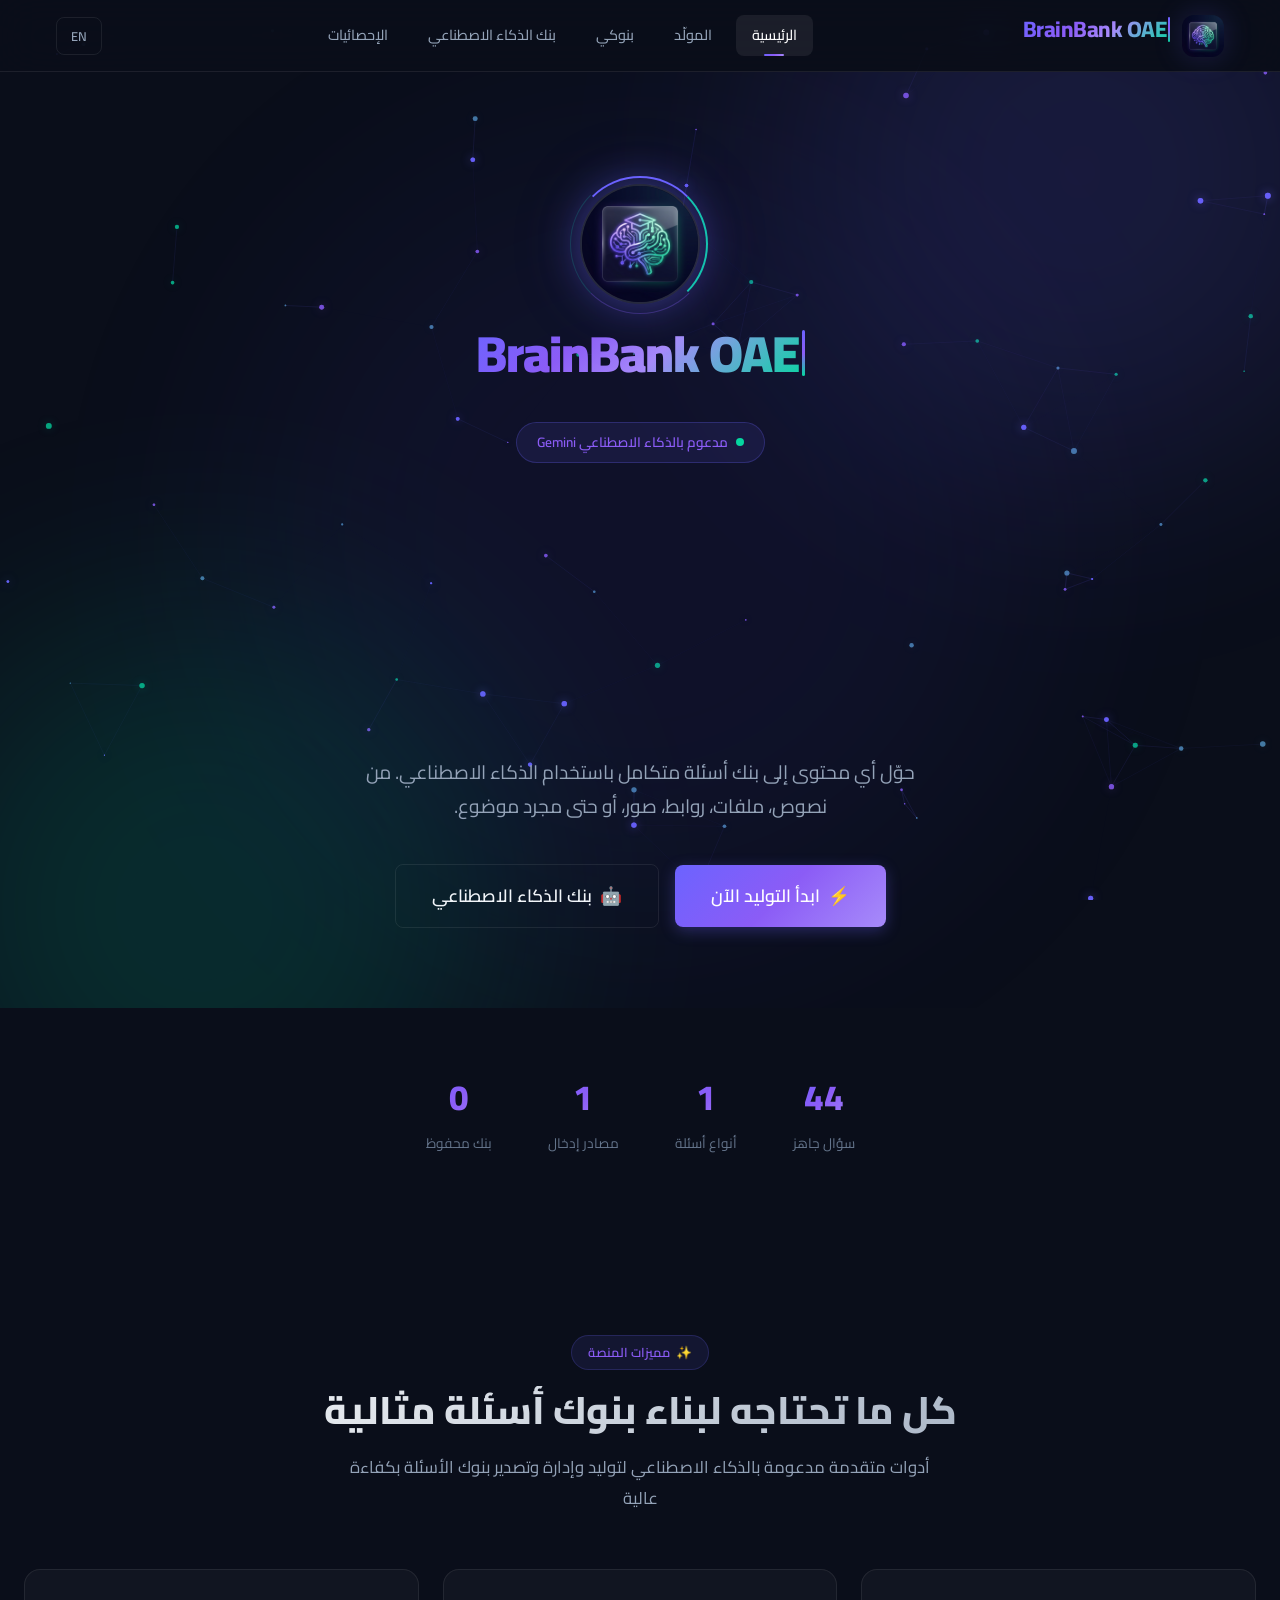
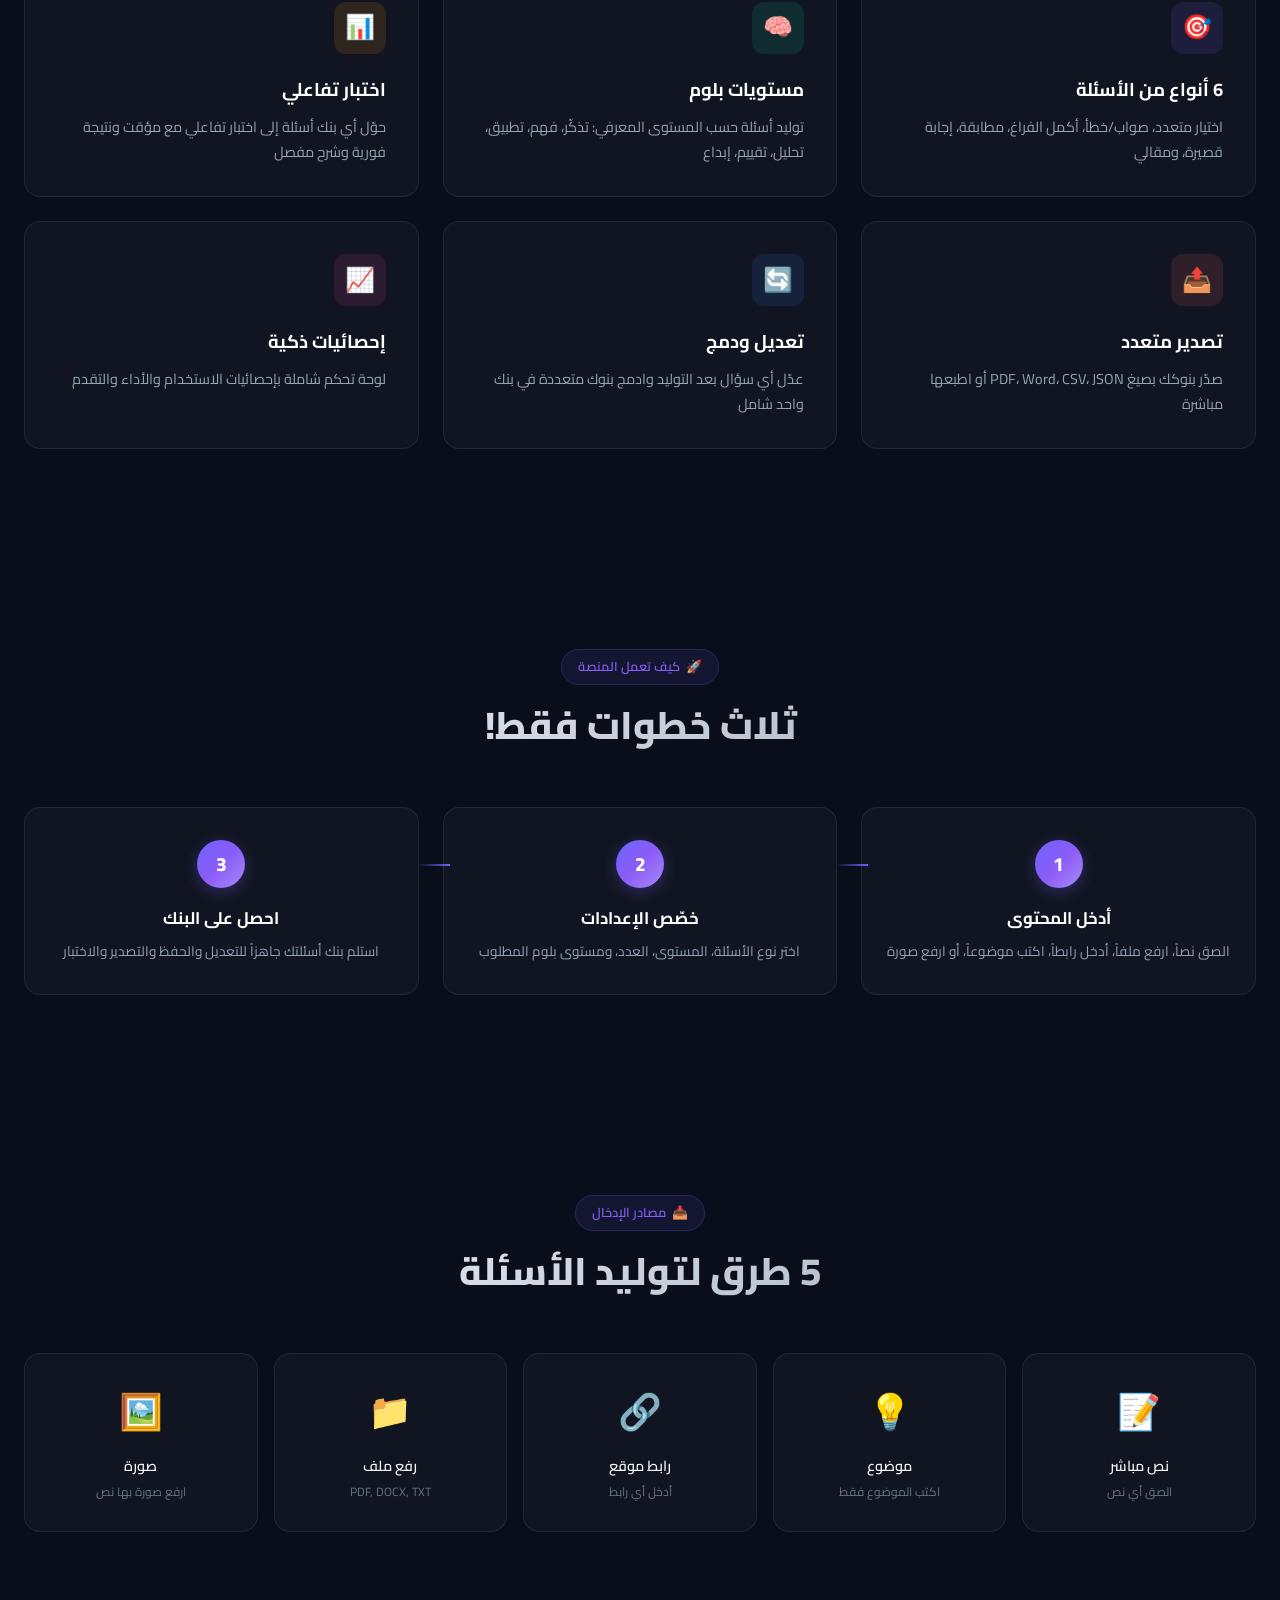
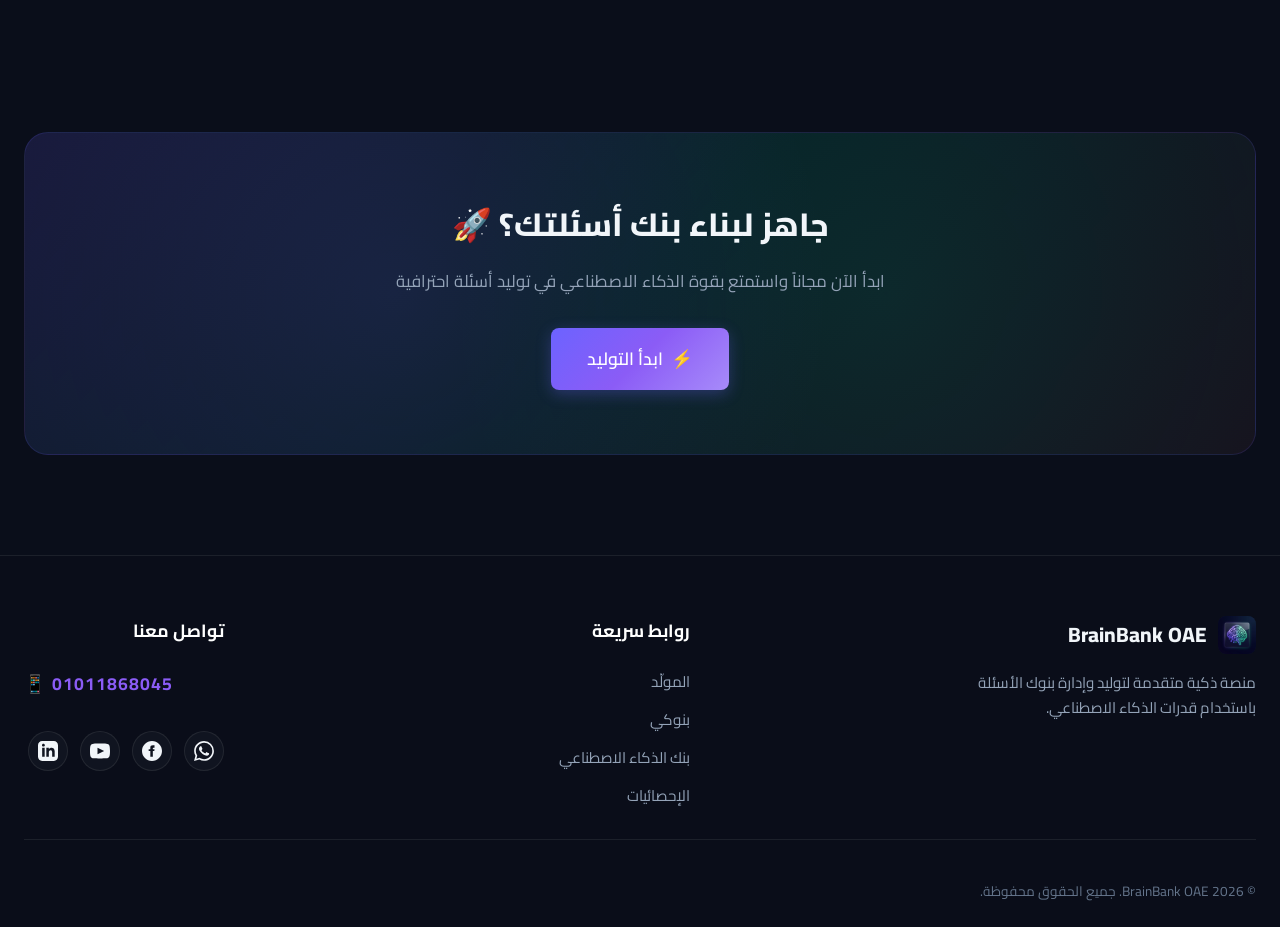
==== commit 9ab55638: "Add files via upload" ====
--- a/index.html
+++ b/index.html
@@ -27,6 +27,126 @@
             pointer-events: none;
         }
 
+        /* ---- Hero Branding ---- */
+        .hero-branding {
+            display: flex;
+            flex-direction: column;
+            align-items: center;
+            margin-bottom: 32px;
+            animation: fadeSlideUp 1s ease 0.1s both;
+        }
+
+        .hero-logo-wrapper {
+            position: relative;
+            width: 120px;
+            height: 120px;
+            margin-bottom: 20px;
+            animation: heroLogoFloat 4s ease-in-out infinite;
+        }
+
+        .hero-logo-img {
+            width: 100%;
+            height: 100%;
+            border-radius: 50%;
+            object-fit: cover;
+            position: relative;
+            z-index: 2;
+            box-shadow: 0 0 40px rgba(108, 99, 255, 0.4), 0 0 80px rgba(108, 99, 255, 0.15);
+            border: 2px solid rgba(255, 255, 255, 0.1);
+        }
+
+        .hero-logo-ring {
+            position: absolute;
+            inset: -8px;
+            border-radius: 50%;
+            border: 2px solid transparent;
+            border-top-color: var(--color-primary);
+            border-right-color: var(--color-secondary);
+            animation: heroRingSpin 6s linear infinite;
+            z-index: 1;
+        }
+
+        .hero-logo-ring::after {
+            content: '';
+            position: absolute;
+            inset: -4px;
+            border-radius: 50%;
+            border: 1px solid transparent;
+            border-bottom-color: rgba(139, 92, 246, 0.3);
+            border-left-color: rgba(6, 214, 160, 0.2);
+            animation: heroRingSpin 4s linear infinite reverse;
+        }
+
+        @keyframes heroLogoFloat {
+            0%, 100% { transform: translateY(0); }
+            50% { transform: translateY(-12px); }
+        }
+
+        @keyframes heroRingSpin {
+            0% { transform: rotate(0deg); }
+            100% { transform: rotate(360deg); }
+        }
+
+        .hero-brand-name {
+            font-size: 3.2rem;
+            font-weight: 900;
+            letter-spacing: -1px;
+            line-height: 1.1;
+            background: linear-gradient(135deg, #6C63FF 0%, #8B5CF6 30%, #A78BFA 55%, #06D6A0 100%);
+            -webkit-background-clip: text;
+            -webkit-text-fill-color: transparent;
+            background-clip: text;
+            direction: ltr;
+            unicode-bidi: bidi-override;
+            margin-bottom: 8px;
+            min-height: 3.6rem;
+            display: flex;
+            align-items: center;
+            justify-content: center;
+            gap: 0;
+        }
+
+        .hero-brand-name .hero-cursor {
+            display: inline-block;
+            width: 3px;
+            height: 0.9em;
+            margin-left: 3px;
+            border-radius: 2px;
+            background: linear-gradient(to bottom, #6C63FF, #8B5CF6, #06D6A0);
+            animation: brandCursorBlink 1s step-end infinite;
+            -webkit-text-fill-color: initial;
+            vertical-align: middle;
+        }
+
+        .hero-brand-tagline {
+            font-size: 1.15rem;
+            color: var(--text-secondary);
+            letter-spacing: 3px;
+            text-transform: uppercase;
+            font-weight: 300;
+            opacity: 0;
+            transform: translateY(8px);
+            transition: opacity 0.6s ease, transform 0.6s ease;
+            min-height: 1.5rem;
+        }
+
+        .hero-brand-tagline.visible {
+            opacity: 1;
+            transform: translateY(0);
+        }
+
+        @media (max-width: 768px) {
+            .hero-logo-wrapper { width: 90px; height: 90px; }
+            .hero-brand-name { font-size: 2.2rem; min-height: 2.6rem; }
+            .hero-brand-tagline { font-size: 0.85rem; letter-spacing: 2px; }
+        }
+
+        @media (max-width: 480px) {
+            .hero-logo-wrapper { width: 72px; height: 72px; }
+            .hero-brand-name { font-size: 1.8rem; min-height: 2.2rem; }
+            .hero-brand-tagline { font-size: 0.75rem; }
+        }
+
         .hero-bg-glow {
             position: absolute;
             width: 600px;
@@ -84,6 +204,7 @@
             line-height: 1.2;
             margin-bottom: 12px;
             animation: fadeSlideUp 0.8s ease 0.2s both;
+            min-height: 4.5em;
         }
 
         .hero-title .gradient-text {
@@ -91,6 +212,17 @@
             -webkit-background-clip: text;
             -webkit-text-fill-color: transparent;
             background-clip: text;
+        }
+
+        .hero-title-cursor {
+            display: inline-block;
+            width: 3px;
+            height: 0.85em;
+            margin-right: 4px;
+            border-radius: 2px;
+            background: var(--gradient-primary);
+            animation: brandCursorBlink 1s step-end infinite;
+            vertical-align: middle;
         }
 
         .hero-title .accent-text {
@@ -116,23 +248,29 @@
             align-items: center;
             justify-content: center;
             gap: 16px;
-            margin-bottom: 60px;
             animation: fadeSlideUp 0.8s ease 0.4s both;
         }
 
-        .hero-stats {
+        /* ---- Stats Section ---- */
+        .stats-section {
+            position: relative;
+            z-index: 2;
+            padding: 60px 0 80px;
+        }
+
+        .stats-row {
             display: flex;
             justify-content: center;
-            gap: 48px;
+            gap: 56px;
             animation: fadeSlideUp 0.8s ease 0.5s both;
         }
 
-        .hero-stat {
+        .stats-row .stat-item {
             text-align: center;
         }
 
-        .hero-stat-value {
-            font-size: 2rem;
+        .stats-row .stat-value {
+            font-size: 2.2rem;
             font-weight: 800;
             background: var(--gradient-primary);
             -webkit-background-clip: text;
@@ -140,10 +278,20 @@
             background-clip: text;
         }
 
-        .hero-stat-label {
+        .stats-row .stat-label {
             font-size: 0.85rem;
             color: var(--text-muted);
             margin-top: 4px;
+        }
+
+        @media (max-width: 768px) {
+            .stats-row { gap: 28px; }
+            .stats-row .stat-value { font-size: 1.7rem; }
+        }
+
+        @media (max-width: 480px) {
+            .stats-row { gap: 20px; flex-wrap: wrap; }
+            .stats-row .stat-value { font-size: 1.4rem; }
         }
 
         /* ---- Features Section ---- */
@@ -400,7 +548,6 @@
             .hero-title { font-size: 2rem; }
             .hero-subtitle { font-size: 1rem; }
             .hero-actions { flex-direction: column; }
-            .hero-stats { gap: 24px; }
             .features-grid { grid-template-columns: 1fr; }
             .steps-container { flex-direction: column; }
             .step-connector { display: none !important; }
@@ -411,7 +558,6 @@
 
         @media (max-width: 480px) {
             .hero-title { font-size: 1.7rem; }
-            .hero-stat-value { font-size: 1.5rem; }
             .sources-grid { grid-template-columns: 1fr 1fr; }
         }
     </style>
@@ -427,8 +573,8 @@
             <a href="index.html" class="nav-brand">
                 <img src="img/logo.png" alt="BrainBank" class="nav-logo">
                 <div class="brand-text">
-                    <span data-ar="BrainBank OAE" data-en="BrainBank OAE">BrainBank OAE</span>
-                    <small data-ar="بنوك أسئلة ذكية" data-en="Smart Question Banks">بنوك أسئلة ذكية</small>
+                    <span class="brand-name" data-typewriter="BrainBank OAE"></span>
+                    <small><span class="subtitle-typewriter" data-ar="بنوك أسئلة ذكية" data-en="Smart Question Banks">بنوك أسئلة ذكية</span></small>
                 </div>
             </a>
 
@@ -457,15 +603,21 @@
 
         <div class="container">
             <div class="hero-content">
+                <!-- Hero Branding -->
+                <div class="hero-branding">
+                    <div class="hero-logo-wrapper">
+                        <img src="img/logo.png" alt="BrainBank OAE" class="hero-logo-img">
+                        <div class="hero-logo-ring"></div>
+                    </div>
+                    <h2 class="hero-brand-name" id="heroBrandName"></h2>
+                </div>
+
                 <div class="hero-badge">
                     <span class="pulse-dot"></span>
                     <span data-ar="مدعوم بالذكاء الاصطناعي Gemini" data-en="Powered by Gemini AI">مدعوم بالذكاء الاصطناعي Gemini</span>
                 </div>
 
-                <h1 class="hero-title">
-                    <span data-ar="أنشئ بنوك أسئلة" data-en="Create Question Banks">أنشئ بنوك أسئلة</span><br>
-                    <span class="gradient-text" data-ar="احترافية في ثوانٍ" data-en="Professionally in Seconds">احترافية في ثوانٍ</span>
-                </h1>
+                <h1 class="hero-title" id="heroTitle"></h1>
 
                 <p class="hero-subtitle" data-ar="حوّل أي محتوى إلى بنك أسئلة متكامل باستخدام الذكاء الاصطناعي. من نصوص، ملفات، روابط، صور، أو حتى مجرد موضوع." data-en="Transform any content into a complete question bank using AI. From texts, files, URLs, images, or even just a topic.">
                     حوّل أي محتوى إلى بنك أسئلة متكامل باستخدام الذكاء الاصطناعي. من نصوص، ملفات، روابط، صور، أو حتى مجرد موضوع.
@@ -482,23 +634,30 @@
                     </a>
                 </div>
 
-                <div class="hero-stats">
-                    <div class="hero-stat">
-                        <div class="hero-stat-value" id="statQuestions">0</div>
-                        <div class="hero-stat-label" data-ar="سؤال جاهز" data-en="Ready Questions">سؤال جاهز</div>
-                    </div>
-                    <div class="hero-stat">
-                        <div class="hero-stat-value" id="statTypes">6</div>
-                        <div class="hero-stat-label" data-ar="أنواع أسئلة" data-en="Question Types">أنواع أسئلة</div>
-                    </div>
-                    <div class="hero-stat">
-                        <div class="hero-stat-value" id="statSources">5</div>
-                        <div class="hero-stat-label" data-ar="مصادر إدخال" data-en="Input Sources">مصادر إدخال</div>
-                    </div>
-                    <div class="hero-stat">
-                        <div class="hero-stat-value" id="statBanks">0</div>
-                        <div class="hero-stat-label" data-ar="بنك محفوظ" data-en="Saved Banks">بنك محفوظ</div>
-                    </div>
+                </div>
+            </div>
+        </div>
+    </section>
+
+    <!-- Stats Section -->
+    <section class="stats-section">
+        <div class="container">
+            <div class="stats-row">
+                <div class="stat-item">
+                    <div class="stat-value" id="statQuestions">0</div>
+                    <div class="stat-label" data-ar="سؤال جاهز" data-en="Ready Questions">سؤال جاهز</div>
+                </div>
+                <div class="stat-item">
+                    <div class="stat-value" id="statTypes">6</div>
+                    <div class="stat-label" data-ar="أنواع أسئلة" data-en="Question Types">أنواع أسئلة</div>
+                </div>
+                <div class="stat-item">
+                    <div class="stat-value" id="statSources">5</div>
+                    <div class="stat-label" data-ar="مصادر إدخال" data-en="Input Sources">مصادر إدخال</div>
+                </div>
+                <div class="stat-item">
+                    <div class="stat-value" id="statBanks">0</div>
+                    <div class="stat-label" data-ar="بنك محفوظ" data-en="Saved Banks">بنك محفوظ</div>
                 </div>
             </div>
         </div>
@@ -686,20 +845,110 @@
     <script src="config.js"></script>
     <script src="js/storage.js"></script>
     <script src="js/app.js"></script>
+    <script src="js/brand-typewriter.js"></script>
     <script src="js/particles.js"></script>
     <script>
         // Initialize particles
         const ps = new ParticleSystem('particles-canvas');
 
-        // Animate stats
-        window.addEventListener('load', () => {
-            const stats = StorageManager.getStats();
-            const banks = StorageManager.getAllBanks();
-            const totalQuestions = banks.reduce((sum, b) => sum + (b.questions ? b.questions.length : 0), 0) + 140;
-
-            App.animateCounter(document.getElementById('statQuestions'), totalQuestions);
-            App.animateCounter(document.getElementById('statBanks'), banks.length);
-        });
+        // Animate stats when scrolled into view
+        const statsSection = document.querySelector('.stats-section');
+        if (statsSection) {
+            const statsObserver = new IntersectionObserver((entries) => {
+                entries.forEach(entry => {
+                    if (entry.isIntersecting) {
+                        const banks = StorageManager.getAllBanks();
+                        const totalQuestions = banks.reduce((sum, b) => sum + (b.questions ? b.questions.length : 0), 0) + 140;
+
+                        App.animateCounter(document.getElementById('statQuestions'), totalQuestions);
+                        App.animateCounter(document.getElementById('statTypes'), 6);
+                        App.animateCounter(document.getElementById('statSources'), 5);
+                        App.animateCounter(document.getElementById('statBanks'), banks.length);
+                        statsObserver.unobserve(entry.target);
+                    }
+                });
+            }, { threshold: 0.3 });
+            statsObserver.observe(statsSection);
+        }
+
+        // Hero Brand Typewriter + Hero Title Typewriter
+        (function() {
+            const brandName = 'BrainBank OAE';
+            const titleLine1Ar = 'أنشئ بنوك أسئلة';
+            const titleLine2Ar = 'احترافية في ثوانٍ';
+            const titleLine1En = 'Create Question Banks';
+            const titleLine2En = 'Professionally in Seconds';
+
+            const brandEl = document.getElementById('heroBrandName');
+            const titleEl = document.getElementById('heroTitle');
+            if (!brandEl || !titleEl) return;
+
+            // Setup brand name
+            const brandText = document.createElement('span');
+            const brandCursor = document.createElement('span');
+            brandCursor.className = 'hero-cursor';
+            brandEl.appendChild(brandText);
+            brandEl.appendChild(brandCursor);
+
+            // Helper: type text into element, then call onDone
+            function typeText(text, targetSpan, speed, onDone) {
+                let idx = 0;
+                const iv = setInterval(() => {
+                    if (idx < text.length) {
+                        targetSpan.textContent += text[idx];
+                        idx++;
+                    } else {
+                        clearInterval(iv);
+                        if (onDone) onDone();
+                    }
+                }, speed);
+            }
+
+            // Step 1: Type brand name
+            setTimeout(() => {
+                typeText(brandName, brandText, 120, () => {
+                    // Fade brand cursor
+                    setTimeout(() => {
+                        brandCursor.style.transition = 'opacity 0.5s ease';
+                        brandCursor.style.opacity = '0';
+                    }, 800);
+
+                    // Step 2: Type hero title line 1 after short delay
+                    setTimeout(() => {
+                        // Create line 1 span
+                        const line1 = document.createElement('span');
+                        line1.setAttribute('data-ar', titleLine1Ar);
+                        line1.setAttribute('data-en', titleLine1En);
+                        titleEl.appendChild(line1);
+
+                        // Create cursor for title
+                        const titleCursor = document.createElement('span');
+                        titleCursor.className = 'hero-title-cursor';
+                        titleEl.appendChild(titleCursor);
+
+                        typeText(titleLine1Ar, line1, 80, () => {
+                            // Add line break
+                            titleEl.insertBefore(document.createElement('br'), titleCursor);
+
+                            // Step 3: Type hero title line 2
+                            const line2 = document.createElement('span');
+                            line2.className = 'gradient-text';
+                            line2.setAttribute('data-ar', titleLine2Ar);
+                            line2.setAttribute('data-en', titleLine2En);
+                            titleEl.insertBefore(line2, titleCursor);
+
+                            typeText(titleLine2Ar, line2, 80, () => {
+                                // Fade title cursor
+                                setTimeout(() => {
+                                    titleCursor.style.transition = 'opacity 0.5s ease';
+                                    titleCursor.style.opacity = '0';
+                                }, 1500);
+                            });
+                        });
+                    }, 500);
+                });
+            }, 500);
+        })();
     </script>
 </body>
 </html>
--- a/css/style.css
+++ b/css/style.css
@@ -206,12 +206,56 @@
     line-height: 1.2;
 }
 
+.brand-text .brand-name {
+    display: inline-flex;
+    align-items: center;
+    gap: 0;
+    font-size: 1.4rem;
+    font-weight: 800;
+    background: linear-gradient(135deg, #6C63FF 0%, #8B5CF6 35%, #A78BFA 60%, #06D6A0 100%);
+    -webkit-background-clip: text;
+    -webkit-text-fill-color: transparent;
+    background-clip: text;
+    letter-spacing: -0.5px;
+    direction: ltr;
+    unicode-bidi: bidi-override;
+}
+
+.brand-name .typewriter-cursor {
+    display: inline-block;
+    width: 2px;
+    height: 1.1em;
+    margin-left: 2px;
+    border-radius: 1px;
+    background: linear-gradient(to bottom, #6C63FF, #8B5CF6, #06D6A0);
+    animation: brandCursorBlink 1s step-end infinite;
+    vertical-align: middle;
+    -webkit-text-fill-color: initial;
+}
+
+@keyframes brandCursorBlink {
+    0%, 100% { opacity: 1; }
+    50% { opacity: 0; }
+}
+
 .brand-text small {
     font-size: 0.6rem;
     font-weight: 400;
     color: var(--text-muted);
     letter-spacing: 2px;
     text-transform: uppercase;
+    overflow: hidden;
+    white-space: nowrap;
+}
+
+.brand-text .subtitle-typewriter {
+    display: inline-block;
+    opacity: 0;
+    transition: opacity 0.3s ease;
+}
+
+.brand-text .subtitle-typewriter.visible {
+    opacity: 1;
 }
 
 .nav-links {
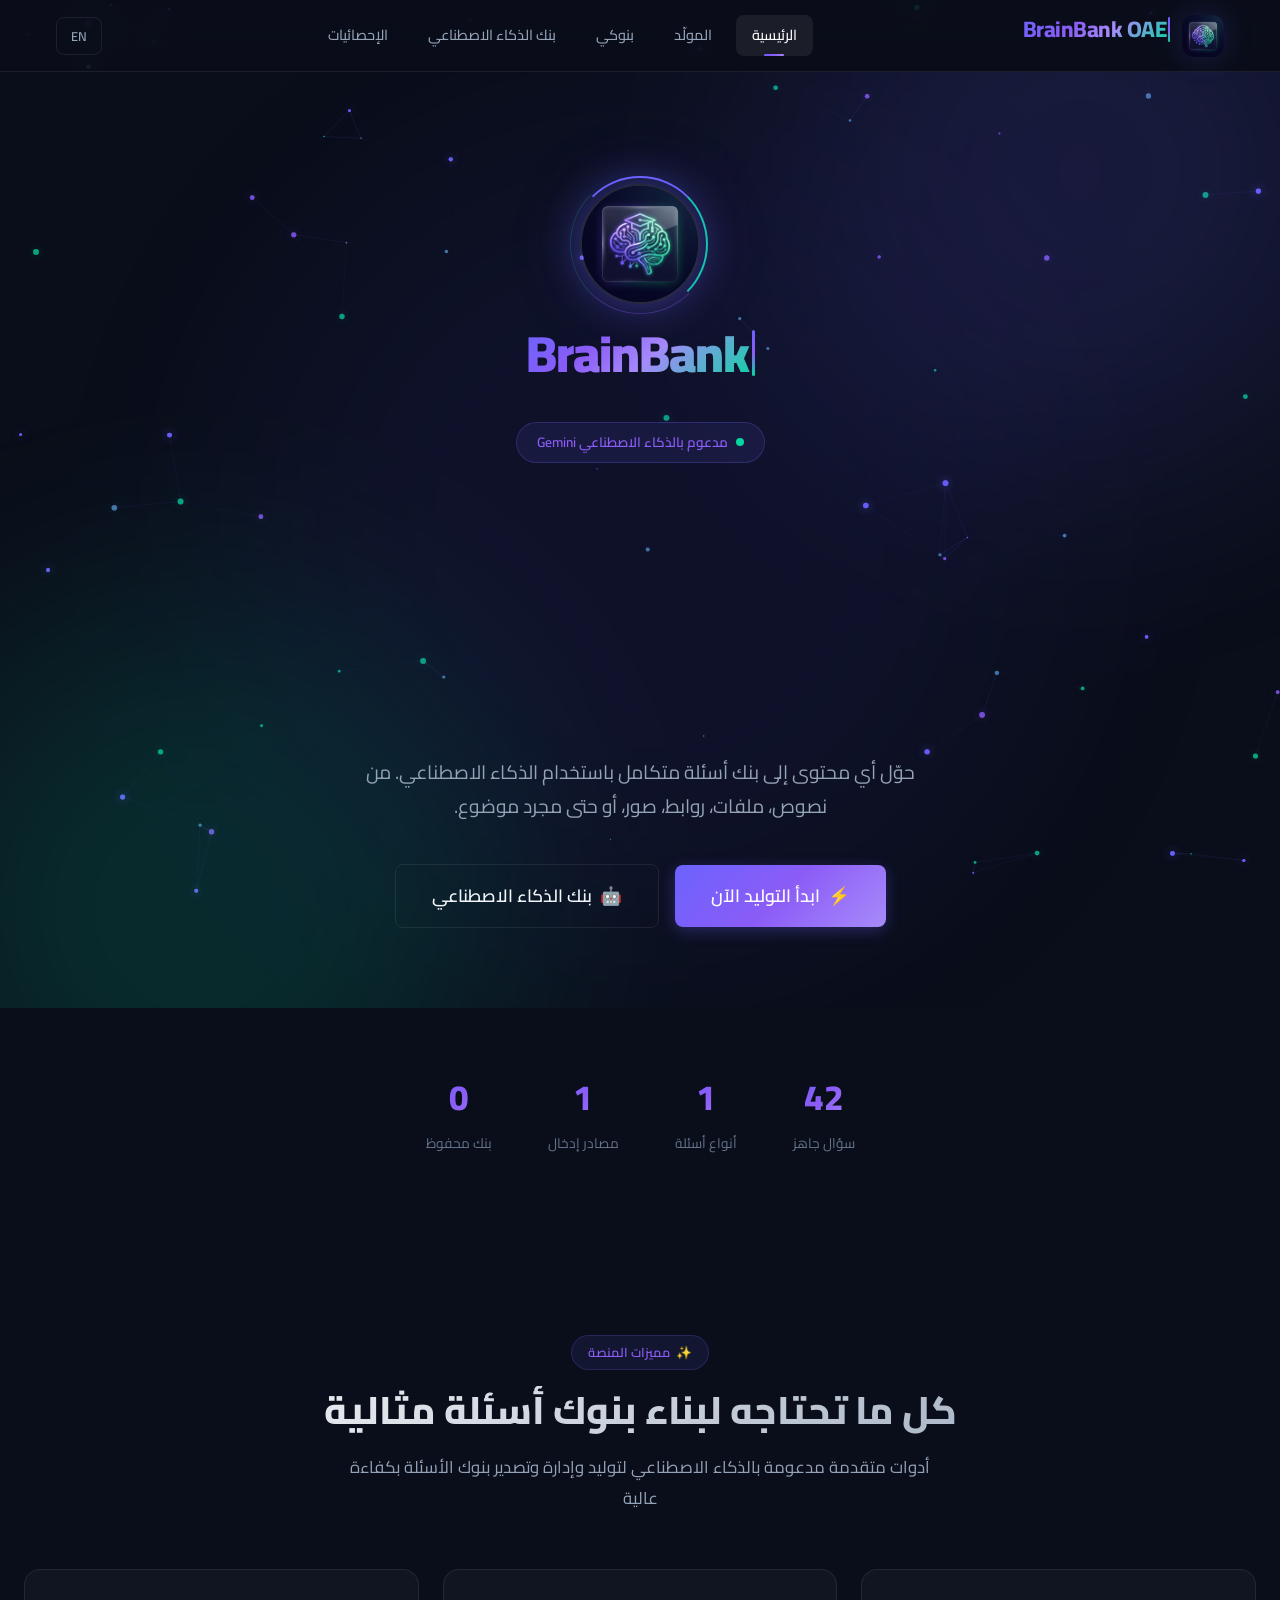
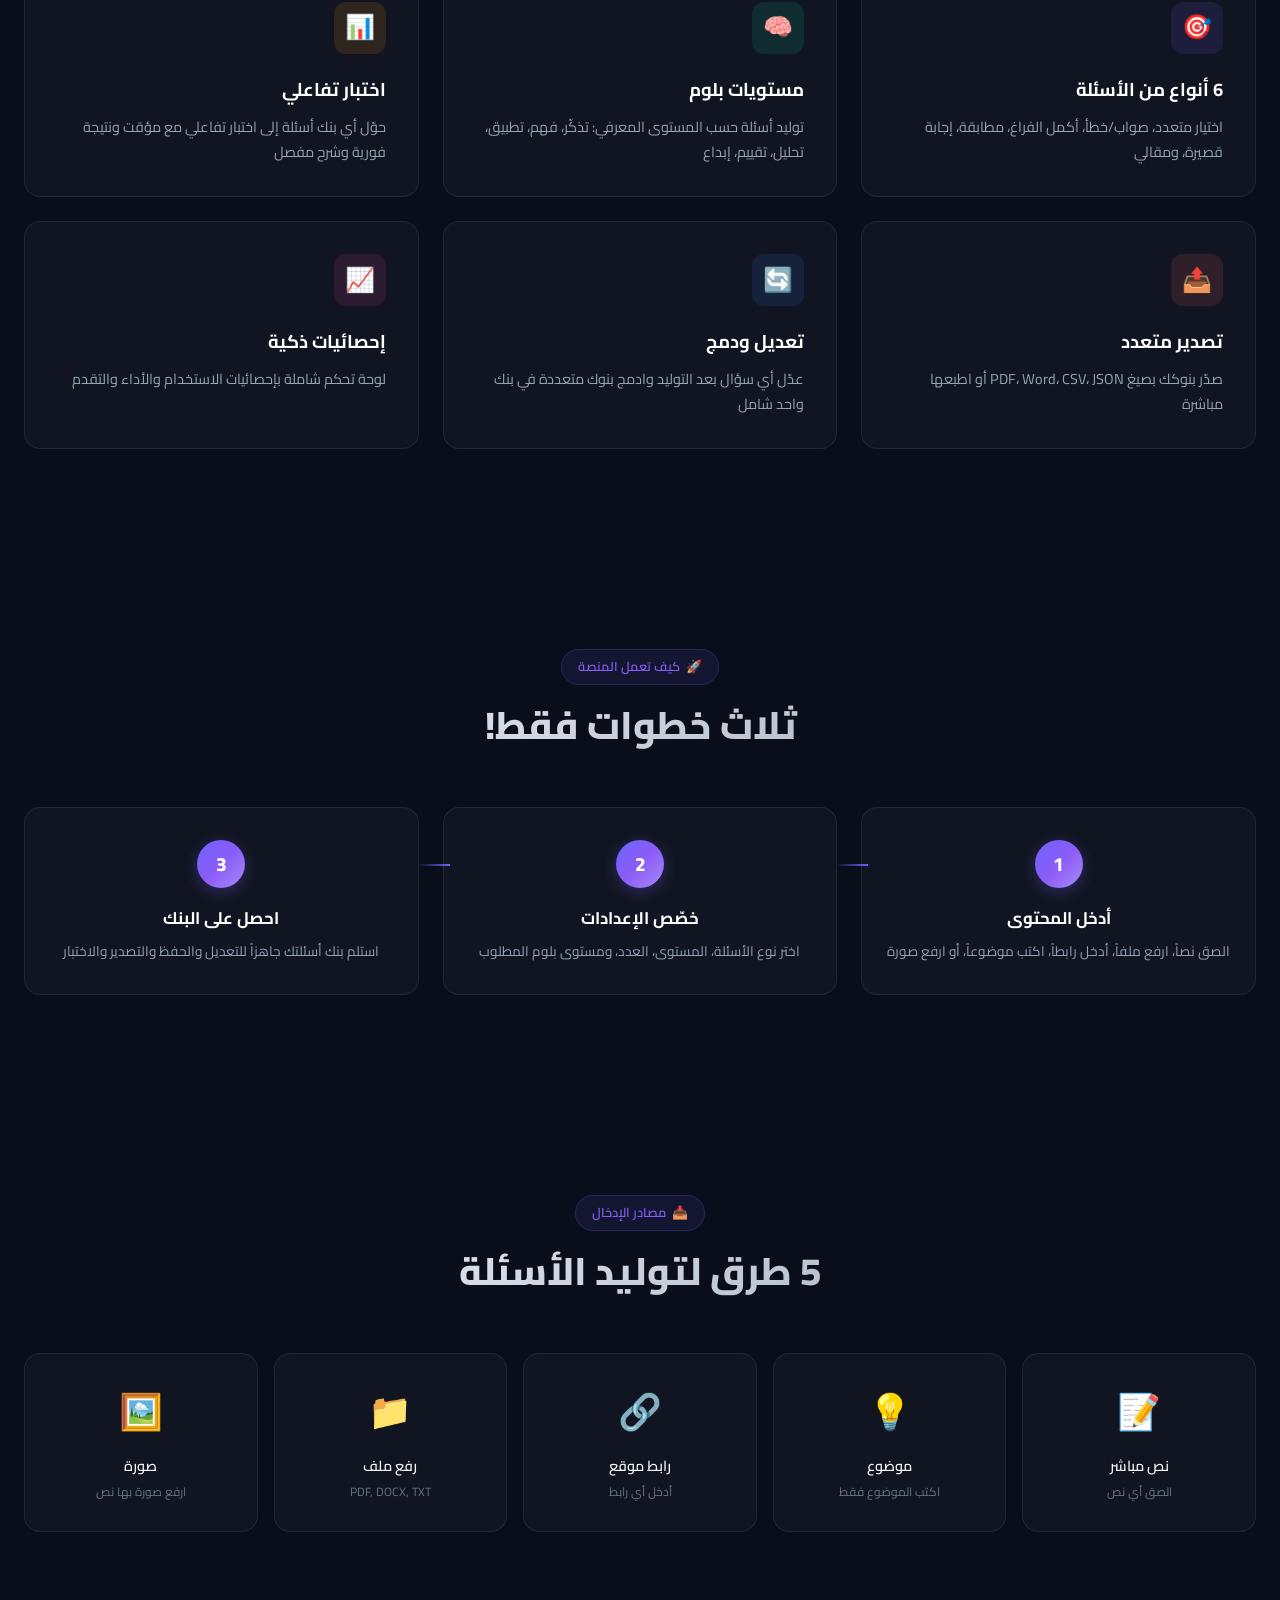
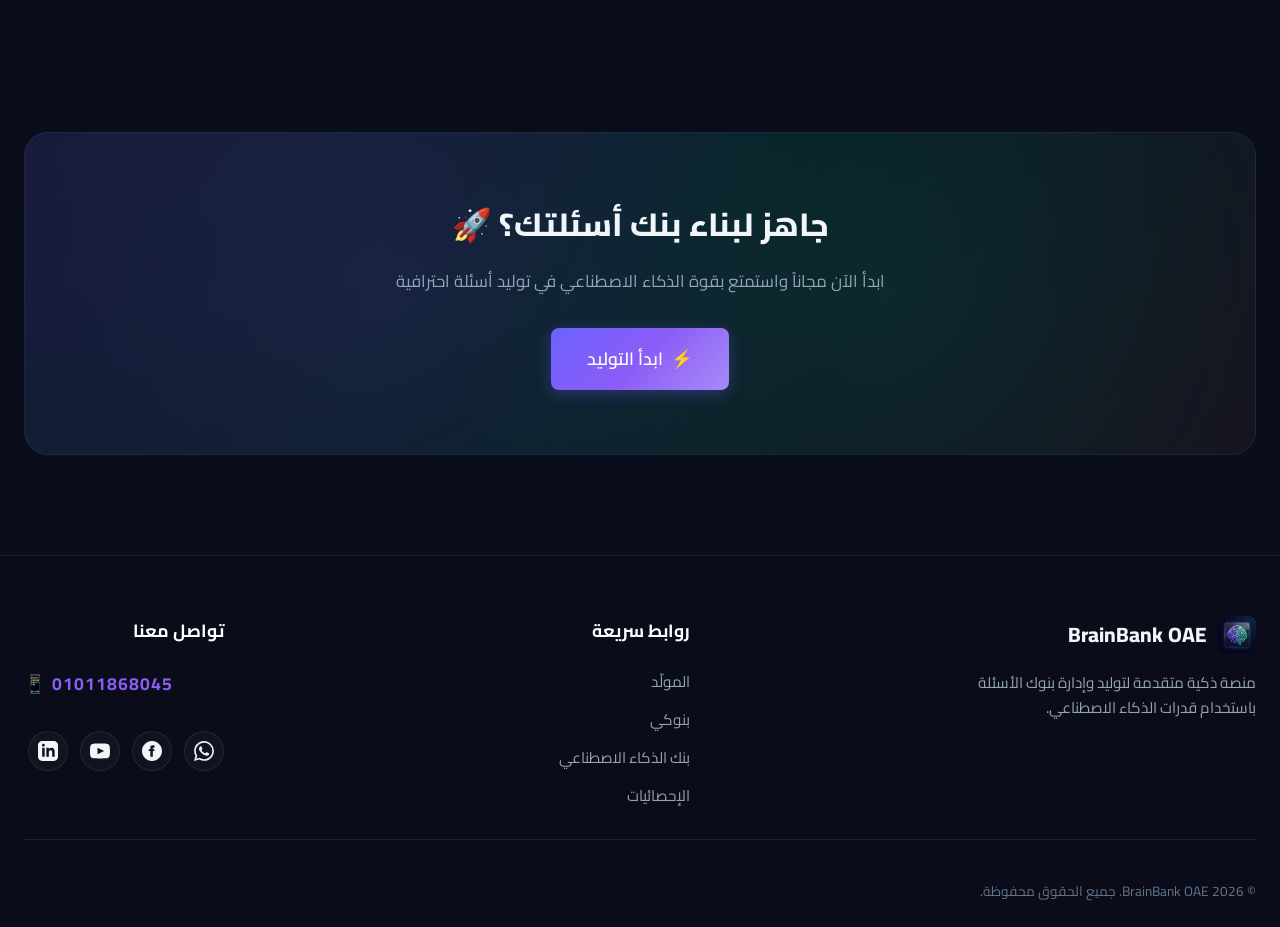
==== commit fc75bc73: "Add files via upload" ====
--- a/index.html
+++ b/index.html
@@ -5,12 +5,25 @@
     <meta name="viewport" content="width=device-width, initial-scale=1.0">
     <title>BrainBank OAE | بنوك أسئلة بالذكاء الاصطناعي</title>
     
-    <!-- Favicon & Open Graph -->
+    <!-- Favicon & SEO -->
     <link rel="icon" type="image/png" href="img/logo.png">
+    <meta name="description" content="منصة متقدمة لتوليد بنوك الأسئلة وإدارتها باستخدام الذكاء الاصطناعي">
+    <meta name="keywords" content="ذكاء اصطناعي, بنك أسئلة, اختبارات, تعليم, Gemini, BrainBank">
+    
+    <!-- Open Graph / Facebook -->
+    <meta property="og:type" content="website">
+    <meta property="og:url" content="https://brain-bank.vercel.app/">
     <meta property="og:title" content="BrainBank OAE | منصة بنوك الأسئلة الذكية">
     <meta property="og:description" content="ولّد بنوك أسئلة احترافية من أي نص، رابط، ملف أو صورة باستخدام الذكاء الاصطناعي المتقدم.">
-    <meta property="og:image" content="img/logo.png">
-    <meta property="og:type" content="website">
+    <meta property="og:image" content="https://brain-bank.vercel.app/img/logo.png">
+    <meta property="og:site_name" content="BrainBank OAE">
+
+    <!-- Twitter -->
+    <meta property="twitter:card" content="summary_large_image">
+    <meta property="twitter:url" content="https://brain-bank.vercel.app/">
+    <meta property="twitter:title" content="BrainBank OAE | منصة بنوك الأسئلة الذكية">
+    <meta property="twitter:description" content="ولّد بنوك أسئلة احترافية من أي نص، رابط، ملف أو صورة باستخدام الذكاء الاصطناعي المتقدم.">
+    <meta property="twitter:image" content="https://brain-bank.vercel.app/img/logo.png">
     
     <meta name="description" content="منصة متقدمة لتوليد بنوك الأسئلة وإدارتها باستخدام الذكاء الاصطناعي">
     <link rel="stylesheet" href="css/style.css">
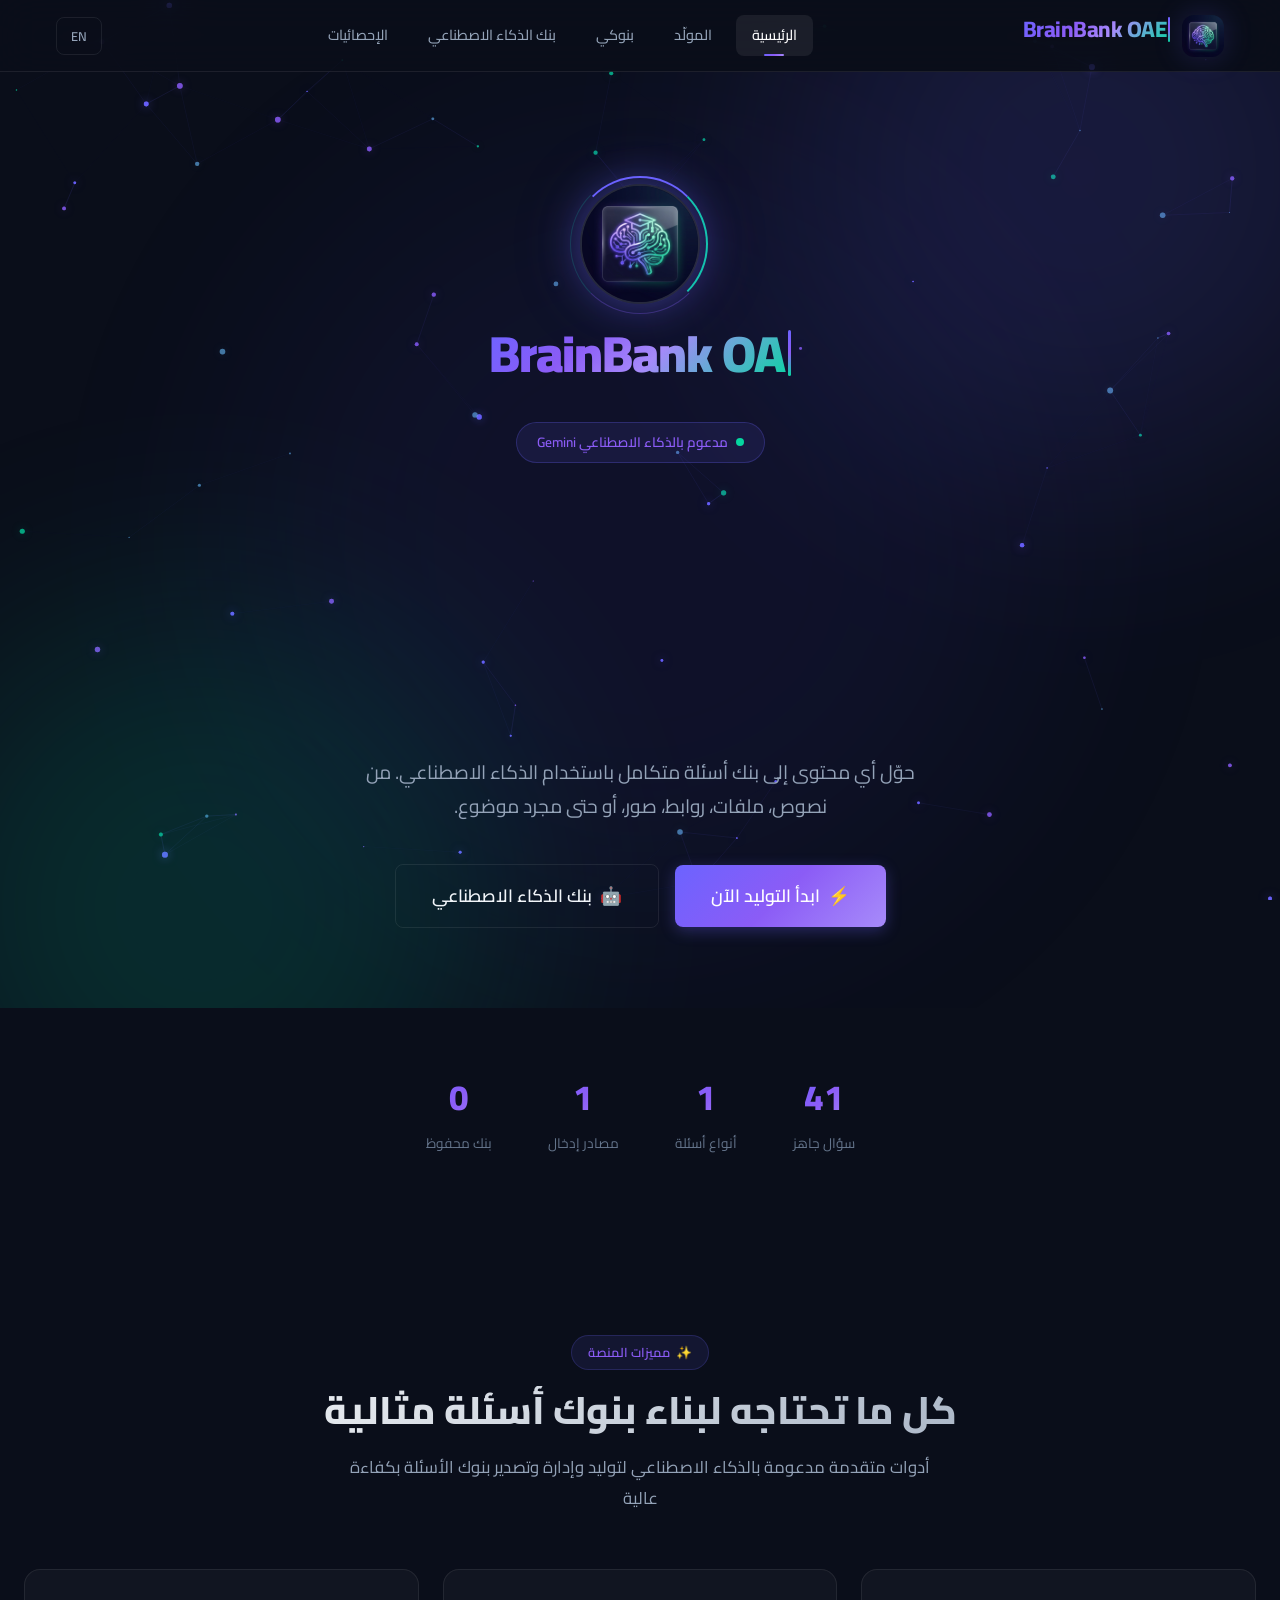
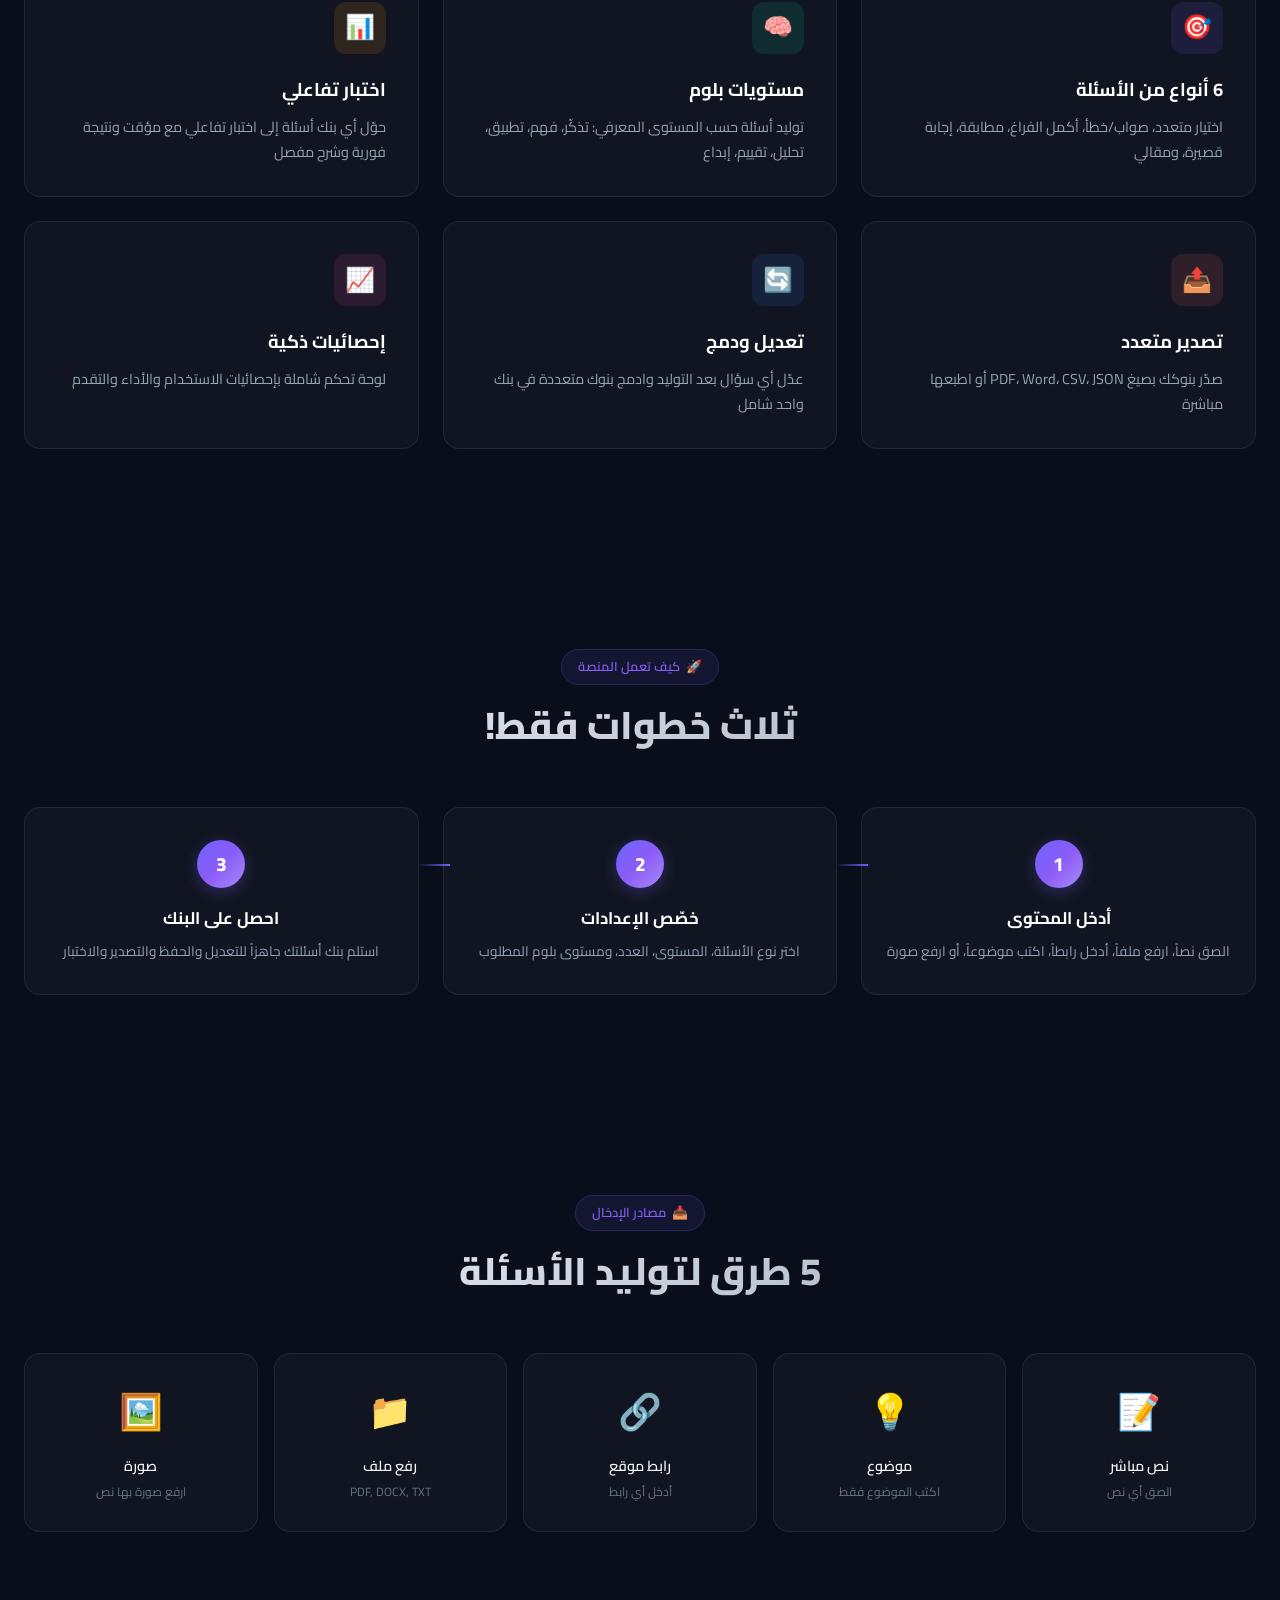
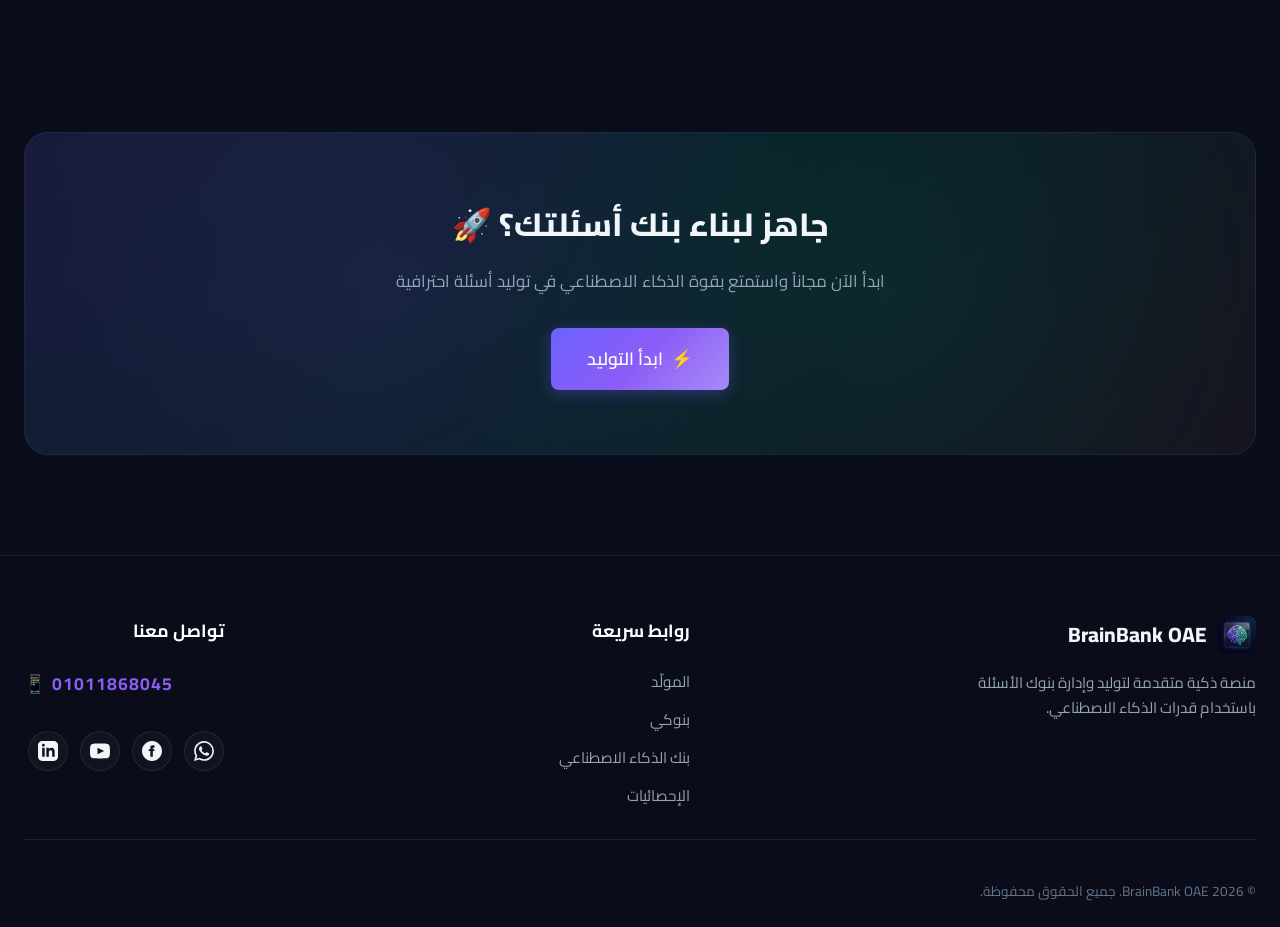
==== commit 20178738: "Add files via upload" ====
--- a/index.html
+++ b/index.html
@@ -16,6 +16,10 @@
     <meta property="og:title" content="BrainBank OAE | منصة بنوك الأسئلة الذكية">
     <meta property="og:description" content="ولّد بنوك أسئلة احترافية من أي نص، رابط، ملف أو صورة باستخدام الذكاء الاصطناعي المتقدم.">
     <meta property="og:image" content="https://brain-bank.vercel.app/img/logo.png">
+    <meta property="og:image:secure_url" content="https://brain-bank.vercel.app/img/logo.png">
+    <meta property="og:image:type" content="image/png">
+    <meta property="og:image:width" content="1200">
+    <meta property="og:image:height" content="630">
     <meta property="og:site_name" content="BrainBank OAE">
 
     <!-- Twitter -->
@@ -25,7 +29,7 @@
     <meta property="twitter:description" content="ولّد بنوك أسئلة احترافية من أي نص، رابط، ملف أو صورة باستخدام الذكاء الاصطناعي المتقدم.">
     <meta property="twitter:image" content="https://brain-bank.vercel.app/img/logo.png">
     
-    <meta name="description" content="منصة متقدمة لتوليد بنوك الأسئلة وإدارتها باستخدام الذكاء الاصطناعي">
+
     <link rel="stylesheet" href="css/style.css">
     <style>
         /* ---- Hero Section ---- */
